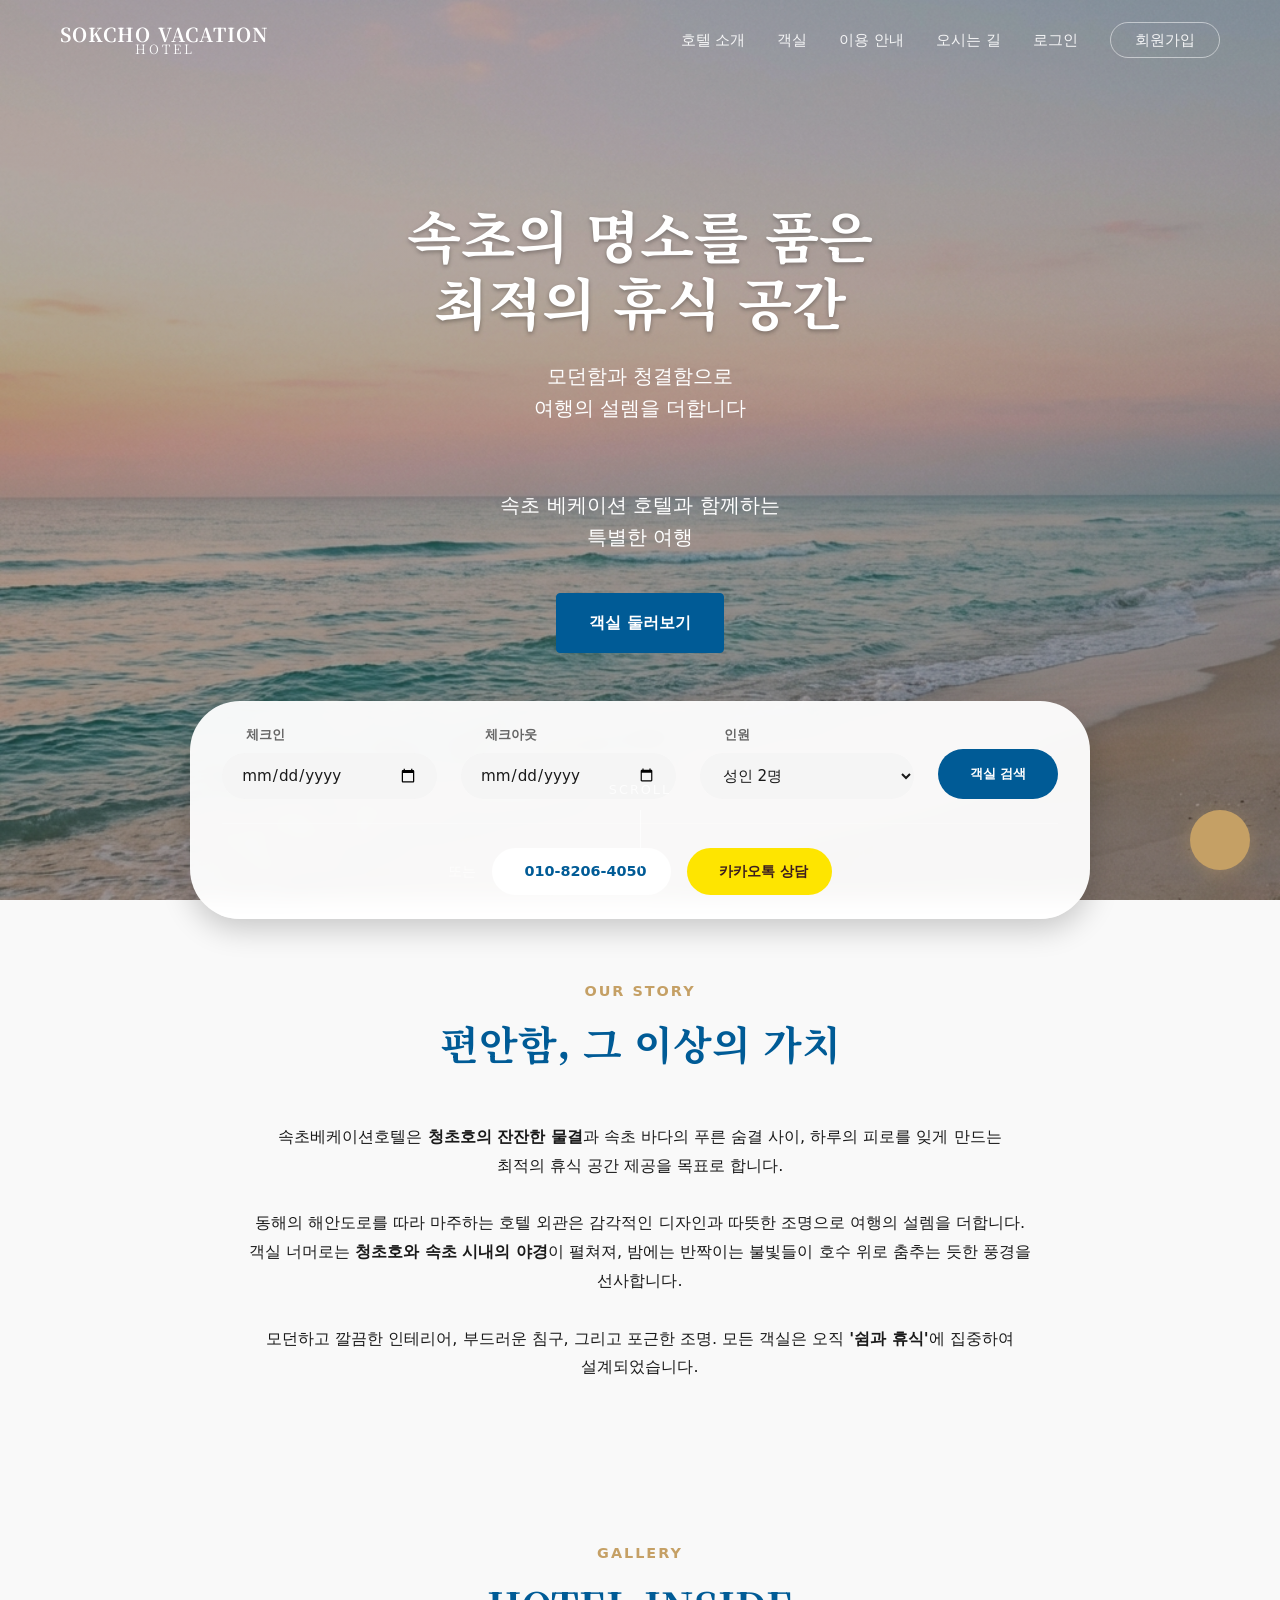
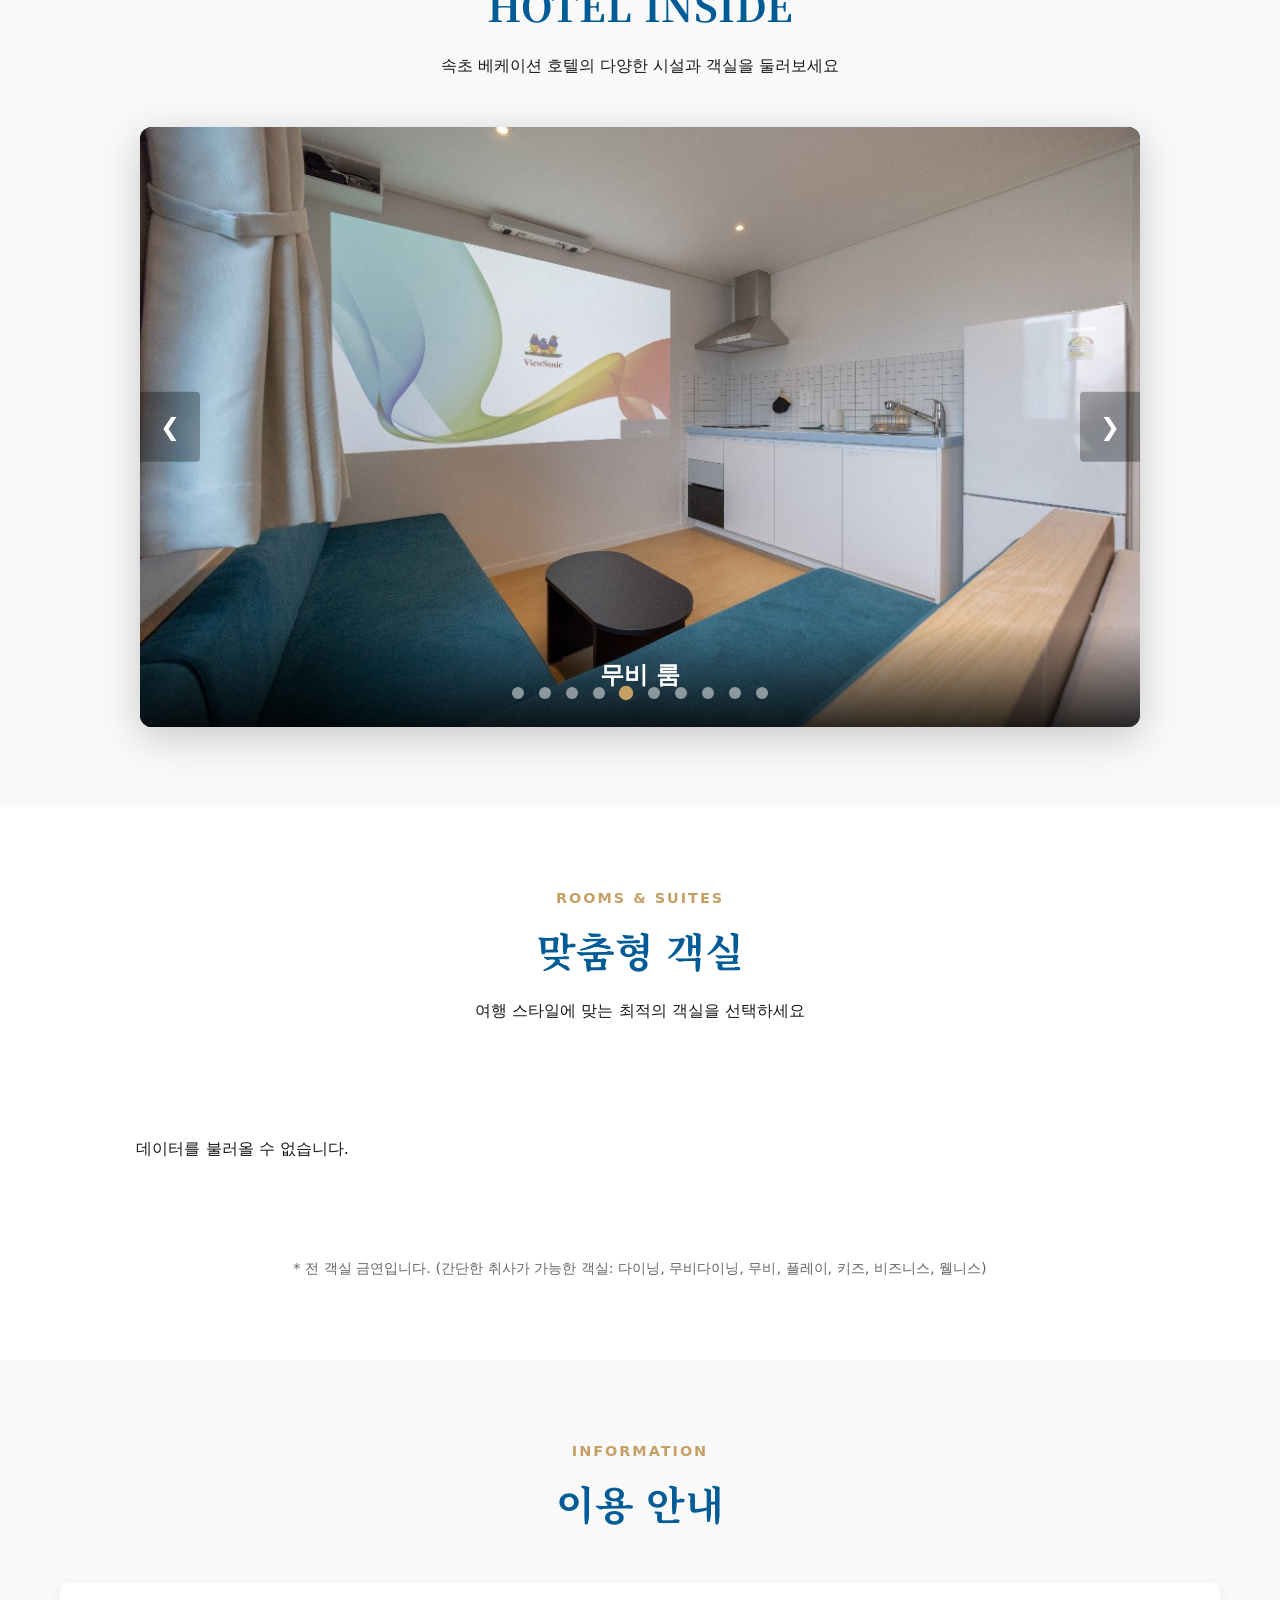
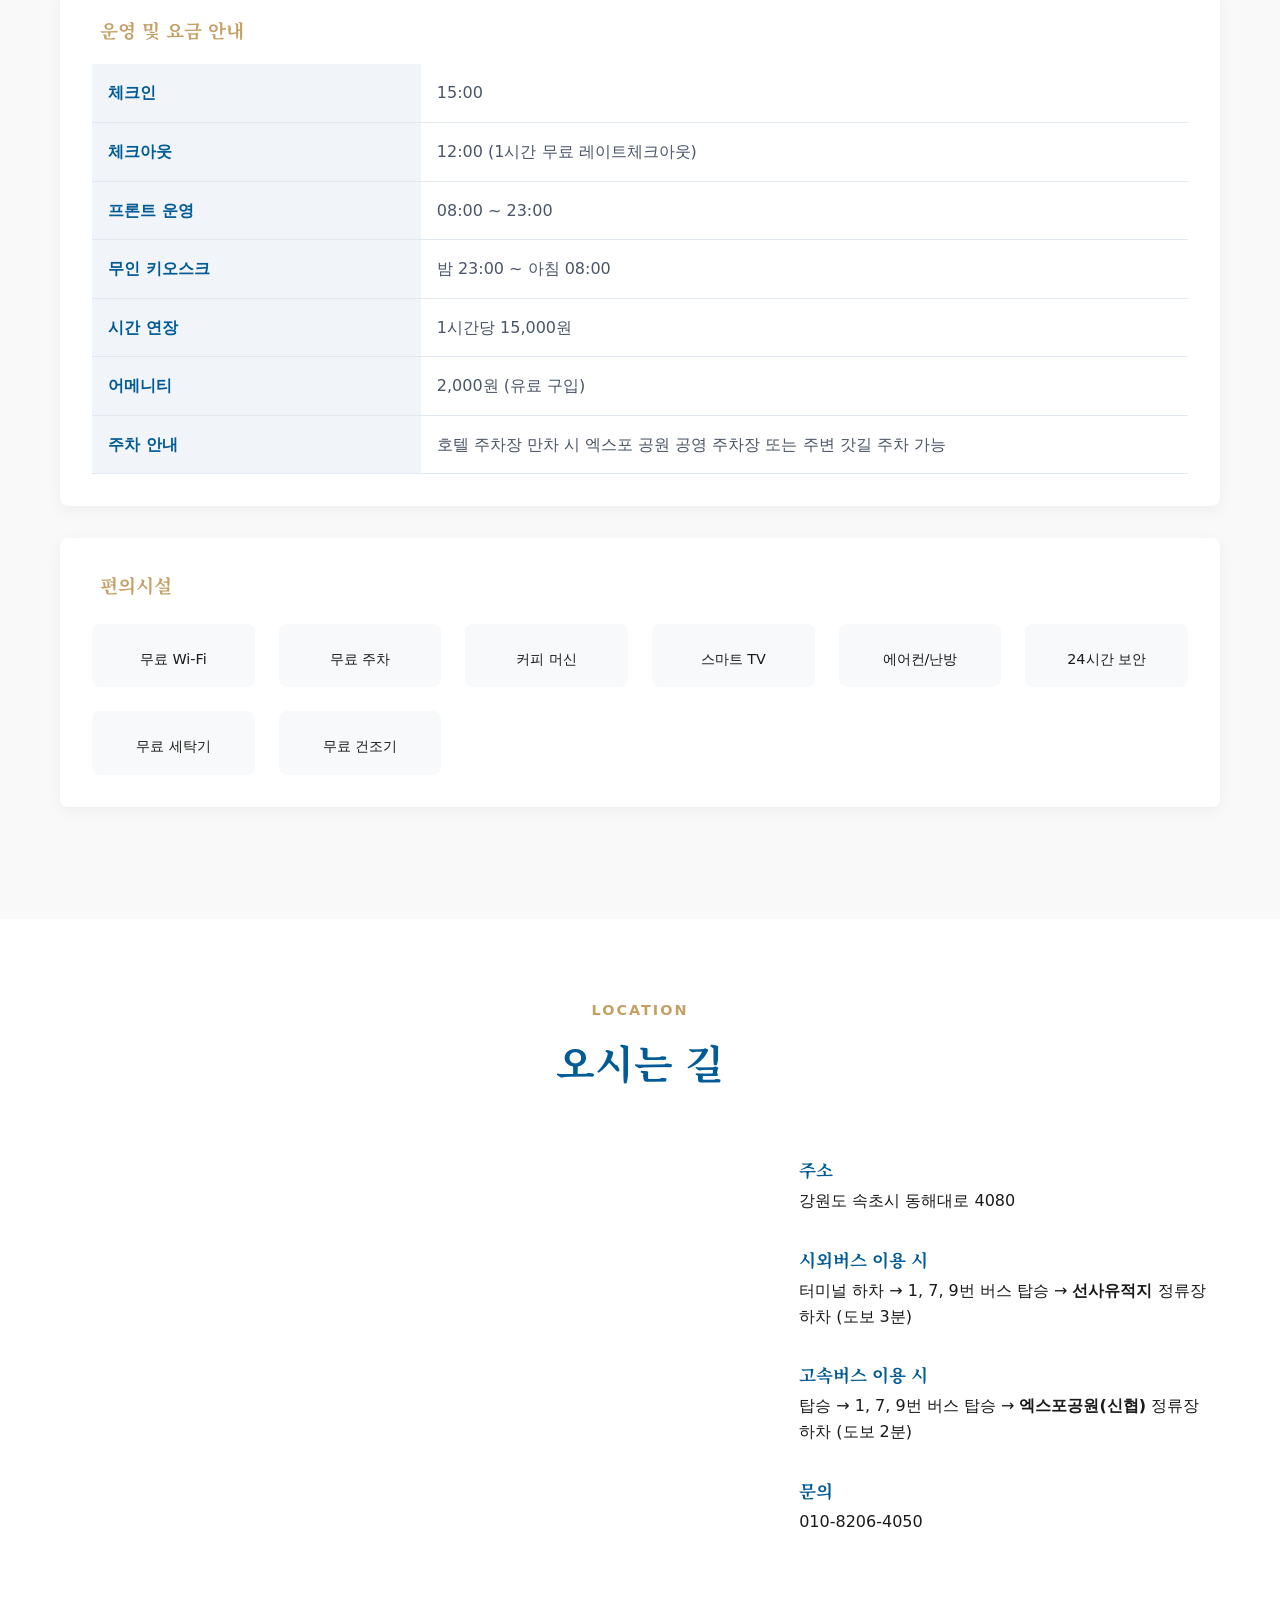
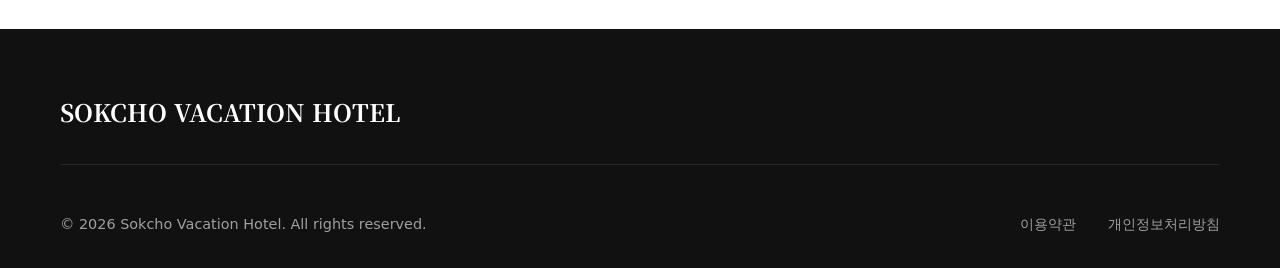
==== index.html @ 8ec61a61 "Feat: Admin Enhancements (Grade, Cancel, Banner Fix)" ====
<!DOCTYPE html>
<html lang="ko">

<head>
    <meta charset="UTF-8">
    <meta name="viewport" content="width=device-width, initial-scale=1.0">
    <meta name="description" content="속초 베케이션 호텔 - 청초호와 엑스포공원의 아름다운 전망, 모던함과 청결함을 갖춘 최적의 휴식 공간.">
    <meta name="keywords" content="속초 호텔, 속초 숙박, 청초호 호텔, 속초 베케이션, 속초 여행, 강원도 호텔">
    <title>속초 베케이션 호텔 | 최적의 휴식 공간</title>

    <!-- Open Graph / Facebook -->
    <meta property="og:type" content="website">
    <meta property="og:url" content="https://sokcho-vacation-hotel.com/">
    <meta property="og:title" content="속초 베케이션 호텔 | 청초호가 보이는 프리미엄 호텔">
    <meta property="og:description" content="청초호의 아름다운 전망과 모던한 인테리어, 다양한 테마 객실을 갖춘 속초 최고의 휴식 공간">
    <meta property="og:image" content="https://sokcho-vacation-hotel.com/images/hotel-exterior.jpg">

    <!-- Twitter -->
    <meta property="twitter:card" content="summary_large_image">
    <meta property="twitter:url" content="https://sokcho-vacation-hotel.com/">
    <meta property="twitter:title" content="속초 베케이션 호텔 | 청초호가 보이는 프리미엄 호텔">
    <meta property="twitter:description" content="청초호의 아름다운 전망과 모던한 인테리어, 다양한 테마 객실을 갖춘 속초 최고의 휴식 공간">
    <meta property="twitter:image" content="https://sokcho-vacation-hotel.com/images/hotel-exterior.jpg">

    <!-- Favicon -->
    <link rel="icon" type="image/png" href="images/favicon.png">

    <!-- Fonts & Icons -->
    <link rel="preconnect" href="https://fonts.googleapis.com">
    <link rel="preconnect" href="https://fonts.gstatic.com" crossorigin>
    <link href="https://fonts.googleapis.com/css2?family=Noto+Serif+KR:wght@300;500;700&display=swap" rel="stylesheet">
    <link href="https://cdn.jsdelivr.net/gh/orioncactus/pretendard/dist/web/static/pretendard.css" rel="stylesheet">
    <script src="https://unpkg.com/lucide@latest"></script>

    <!-- Supabase SDK & Init -->
    <script src="https://cdn.jsdelivr.net/npm/@supabase/supabase-js@2"></script>
    <script src="api/supabase.js"></script>

    <link rel="stylesheet" href="style.css?v=1.2">
</head>

<body>
    <!-- Event Banner (Hidden by default, controlled by Site Config) -->
    <div id="event-banner" style="display:none; text-align: center;">
        <img id="event-banner-img" src="" alt="Event Banner"
            style="max-width: 100%; height: auto; display: block; margin: 0 auto;">
    </div>

    <!-- Navbar -->
    <header id="navbar">
        <div class="container nav-container">
            <a href="#" class="logo">
                <span class="logo-text">SOKCHO VACATION</span>
                <span class="logo-sub">HOTEL</span>
            </a>
            <nav>
                <ul class="nav-links">
                    <li><a href="#about">호텔 소개</a></li>
                    <li><a href="#rooms">객실</a></li>
                    <li><a href="#info">이용 안내</a></li>
                    <li><a href="#location">오시는 길</a></li>
                    <li class="auth-item"><a href="login.html">로그인</a></li>
                    <li class="auth-item"><a href="signup.html" class="btn-reserve">회원가입</a></li>
                </ul>
                <div class="mobile-menu-btn">
                    <i data-lucide="menu"></i>
                </div>
            </nav>
        </div>
    </header>

    <main>
        <!-- Hero -->
        <section id="hero" class="hero">
            <div class="hero-overlay"></div>
            <div class="hero-content container">
                <h1 class="fade-in-up">속초의 명소를 품은<br>최적의 휴식 공간</h1>
                <div class="hero-desc fade-in-up delay-200">
                    <p>모던함과 청결함으로<br>여행의 설렘을 더합니다</p>
                    <br class="mobile-break">
                    <p>속초 베케이션 호텔과 함께하는<br>특별한 여행</p>
                </div>
                <a href="#rooms" class="btn btn-primary fade-in-up delay-400">객실 둘러보기</a>
            </div>

            <!-- Booking Bar -->
            <div class="booking-bar-container fade-in-up delay-600">
                <form class="booking-form">
                    <div class="input-group">
                        <label for="check-in">체크인</label>
                        <input type="date" id="check-in" required>
                    </div>
                    <div class="input-group">
                        <label for="check-out">체크아웃</label>
                        <input type="date" id="check-out" required>
                    </div>
                    <div class="input-group">
                        <label for="guests">인원</label>
                        <select id="guests">
                            <option value="1">성인 1명</option>
                            <option value="2" selected>성인 2명</option>
                            <option value="3">성인 3명</option>
                            <option value="4">성인 4명</option>
                        </select>
                    </div>
                    <button type="submit" class="btn-search">객실 검색</button>
                </form>
                <div class="booking-contact">
                    <span>또는</span>
                    <a href="tel:010-8206-4050" class="contact-btn phone-btn">
                        <i data-lucide="phone"></i>
                        010-8206-4050
                    </a>
                    <a href="https://open.kakao.com/o/sRmqlhfi" target="_blank" class="contact-btn kakao-btn">
                        <i data-lucide="message-circle"></i>
                        카카오톡 상담
                    </a>
                </div>
            </div>
            <div class="scroll-indicator">
                <span>SCROLL</span>
                <div class="line"></div>
            </div>
        </section>

        <!-- About -->
        <section id="about" class="section bg-light">
            <div class="container">
                <div class="section-header text-center">
                    <span class="overline">OUR STORY</span>
                    <h2>편안함, 그 이상의 가치</h2>
                </div>
                <div class="about-content text-center" style="max-width: 800px; margin: 0 auto; line-height: 1.8;">
                    <p class="scroll-reveal">
                        속초베케이션호텔은 <strong>청초호의 잔잔한 물결</strong>과 속초 바다의 푸른 숨결 사이,
                        하루의 피로를 잊게 만드는<br>
                        최적의 휴식 공간 제공을 목표로 합니다.
                    </p>
                    <br>
                    <p class="scroll-reveal delay-200">
                        동해의 해안도로를 따라 마주하는 호텔 외관은 감각적인 디자인과 따뜻한 조명으로 여행의 설렘을 더합니다.
                        객실 너머로는 <strong>청초호와 속초 시내의 야경</strong>이 펼쳐져, 밤에는 반짝이는 불빛들이 호수 위로 춤추는 듯한 풍경을 선사합니다.
                    </p>
                    <br>
                    <p class="scroll-reveal delay-400">
                        모던하고 깔끔한 인테리어, 부드러운 침구, 그리고 포근한 조명.
                        모든 객실은 오직 <strong>'쉼과 휴식'</strong>에 집중하여 설계되었습니다.
                    </p>
                </div>
            </div>
        </section>

        <!-- Hotel Gallery Slideshow -->
        <section class="hotel-gallery section">
            <div class="container">
                <div class="section-header text-center">
                    <span class="overline">GALLERY</span>
                    <h2>HOTEL INSIDE</h2>
                    <p class="subtitle">속초 베케이션 호텔의 다양한 시설과 객실을 둘러보세요</p>
                </div>
                <div class="slideshow-container">
                    <div class="slideshow-wrapper">
                        <!-- Slides will be generated by JavaScript -->
                        <div class="slide fade">
                            <img src="images/hotel-exterior.jpg" alt="호텔 외관">
                            <div class="slide-caption">호텔 외관</div>
                        </div>
                        <div class="slide fade">
                            <img src="images/room-double.jpg" alt="스탠다드 더블">
                            <div class="slide-caption">스탠다드 더블</div>
                        </div>
                        <div class="slide fade">
                            <img src="images/room-twin.jpg" alt="스탠다드 트윈">
                            <div class="slide-caption">스탠다드 트윈</div>
                        </div>
                        <div class="slide fade">
                            <img src="images/room-dining.jpg" alt="다이닝 룸">
                            <div class="slide-caption">다이닝 룸</div>
                        </div>
                        <div class="slide fade">
                            <img src="images/room-movie.jpg" alt="무비 룸">
                            <div class="slide-caption">무비 룸</div>
                        </div>
                        <div class="slide fade">
                            <img src="images/room-kids.jpg" alt="키즈 룸">
                            <div class="slide-caption">키즈 룸</div>
                        </div>
                        <div class="slide fade">
                            <img src="images/hotel-restaurant.jpg" alt="호텔 로비2">
                            <div class="slide-caption">호텔 로비2</div>
                        </div>
                        <div class="slide fade">
                            <img src="images/hotel-lobby.jpg" alt="호텔 로비">
                            <div class="slide-caption">호텔 로비</div>
                        </div>
                        <div class="slide fade">
                            <img src="images/hotel-coffee.jpg" alt="커피 머신">
                            <div class="slide-caption">커피 머신</div>
                        </div>
                        <div class="slide fade">
                            <img src="images/hotel-reception.jpg" alt="리셉션">
                            <div class="slide-caption">리셉션</div>
                        </div>
                    </div>
                    <!-- Navigation buttons -->
                    <a class="prev" onclick="changeSlide(-1)">&#10094;</a>
                    <a class="next" onclick="changeSlide(1)">&#10095;</a>
                    <!-- Dots -->
                    <div class="dots-container">
                        <span class="dot" onclick="currentSlide(1)"></span>
                        <span class="dot" onclick="currentSlide(2)"></span>
                        <span class="dot" onclick="currentSlide(3)"></span>
                        <span class="dot" onclick="currentSlide(4)"></span>
                        <span class="dot" onclick="currentSlide(5)"></span>
                        <span class="dot" onclick="currentSlide(6)"></span>
                        <span class="dot" onclick="currentSlide(7)"></span>
                        <span class="dot" onclick="currentSlide(8)"></span>
                        <span class="dot" onclick="currentSlide(9)"></span>
                        <span class="dot" onclick="currentSlide(10)"></span>
                    </div>
                </div>
            </div>
        </section>

        <!-- Rooms Grid -->
        <section id="rooms" class="section">
            <div class="container">
                <div class="section-header">
                    <span class="overline">ROOMS & SUITES</span>
                    <h2>맞춤형 객실</h2>
                    <p class="subtitle">여행 스타일에 맞는 최적의 객실을 선택하세요</p>
                </div>

                <div class="rooms-grid">
                    <!-- 1. Standard Double -->
                    <div class="room-card-grid scroll-reveal" onclick="openRoomModal(0)" style="cursor: pointer;">
                        <div class="room-thumb" style="background-image: url('images/room-double.jpg');"></div>
                        <div class="room-details">
                            <h3>스탠다드 더블</h3>
                            <div class="room-tags">
                                <span class="tag">2인</span>
                                <span class="tag">Queen Bed</span>
                            </div>
                            <p>모던한 분위기에 청결함으로 최적의 편안함을 제공하는 2인실입니다.</p>
                            <div class="room-price">80,000원 ~</div>
                        </div>
                    </div>

                    <!-- 2. Standard Twin -->
                    <div class="room-card-grid scroll-reveal delay-200" onclick="openRoomModal(1)"
                        style="cursor: pointer;">
                        <div class="room-thumb" style="background-image: url('images/room-twin.jpg');"></div>
                        <div class="room-details">
                            <h3>스탠다드 트윈</h3>
                            <div class="room-tags">
                                <span class="tag">3인</span>
                                <span class="tag">Queen + Single</span>
                            </div>
                            <p>기본 5성급 호텔 침구로 구성되어 있으며, 최대 3인까지 넉넉하게 쉴 수 있는 객실입니다.</p>
                            <div class="room-price">100,000원 ~</div>
                        </div>
                    </div>

                    <!-- 3. Dining -->
                    <div class="room-card-grid scroll-reveal" onclick="openRoomModal(2)" style="cursor: pointer;">
                        <div class="room-thumb" style="background-image: url('images/room-dining.jpg');"></div>
                        <div class="room-details">
                            <h3>다이닝 룸</h3>
                            <div class="room-tags">
                                <span class="tag">4인</span>
                                <span class="tag">2 Queen Beds</span>
                                <span class="tag">Dining Table</span>
                            </div>
                            <p>식사를 위해 식탁과 의자가 마련된 분리된 다이닝 공간을 갖춘 특별한 객실입니다.</p>
                            <div class="room-price">150,000원 ~</div>
                        </div>
                    </div>

                    <!-- 4. Movie Dining -->
                    <div class="room-card-grid scroll-reveal delay-200" onclick="openRoomModal(3)"
                        style="cursor: pointer;">
                        <div class="room-thumb" style="background-image: url('images/room-movie-dining.jpg');"></div>
                        <div class="room-details">
                            <h3>무비 다이닝</h3>
                            <div class="room-tags">
                                <span class="tag">다이닝+시네마</span>
                                <span class="tag">대형스크린</span>
                                <span class="tag">취사가능</span>
                            </div>
                            <p>맛있는 식사와 영화 감상을 동시에 즐길 수 있는 특별한 테마 객실입니다.</p>
                            <div class="room-price">160,000원 ~</div>
                        </div>
                    </div>

                    <!-- 5. Movie -->
                    <div class="room-card-grid scroll-reveal" onclick="openRoomModal(4)" style="cursor: pointer;">
                        <div class="room-thumb" style="background-image: url('images/room-movie.jpg');"></div>
                        <div class="room-details">
                            <h3>무비</h3>
                            <div class="room-tags">
                                <span class="tag">시네마</span>
                                <span class="tag">사운드바</span>
                                <span class="tag">취사가능</span>
                            </div>
                            <p>프리미엄 사운드와 편안한 환경에서 영화와 드라마를 완벽하게 즐기는 시네마 전용 객실입니다.</p>
                            <div class="room-price">180,000원 ~</div>
                        </div>
                    </div>

                    <!-- 6. Play (New Image) -->
                    <div class="room-card-grid scroll-reveal delay-200" onclick="openRoomModal(5)"
                        style="cursor: pointer;">
                        <div class="room-thumb" style="background-image: url('images/room-play.jpg');"></div>
                        <div class="room-details">
                            <h3>플레이</h3>
                            <div class="room-tags">
                                <span class="tag">엔터테인먼트</span>
                                <span class="tag">친구/커플</span>
                                <span class="tag">취사가능</span>
                            </div>
                            <p>객실 안에서 즐거움을 만끽할 수 있도록 구성된 객실로 높은 만족도를 제공합니다.</p>
                            <div class="room-price">180,000원 ~</div>
                        </div>
                    </div>

                    <!-- 7. Kids (New Image) -->
                    <div class="room-card-grid scroll-reveal" onclick="openRoomModal(6)" style="cursor: pointer;">
                        <div class="room-thumb" style="background-image: url('images/room-kids.jpg');"></div>
                        <div class="room-details">
                            <h3>키즈 룸</h3>
                            <div class="room-tags">
                                <span class="tag">가족여행</span>
                                <span class="tag">아동친화</span>
                                <span class="tag">취사가능</span>
                            </div>
                            <p>아이들의 안전과 재미를 고려한 공간 구성. 가족 여행에 최고의 만족을 제공합니다.</p>
                            <div class="room-price">200,000원 ~</div>
                        </div>
                    </div>

                    <!-- 8. Business (New Image) -->
                    <div class="room-card-grid scroll-reveal delay-200" onclick="openRoomModal(7)"
                        style="cursor: pointer;">
                        <div class="room-thumb" style="background-image: url('images/room-business.jpg');"></div>
                        <div class="room-details">
                            <h3>비즈니스</h3>
                            <div class="room-tags">
                                <span class="tag">출장/업무</span>
                                <span class="tag">Workstation</span>
                                <span class="tag">취사가능</span>
                            </div>
                            <p>넉넉한 공간의 워크스테이션, Wi-Fi, 스마트 TV. 업무와 휴식의 전환이 자연스러운 비즈니스 최적화 객실입니다.</p>
                            <div class="room-price">200,000원 ~</div>
                        </div>
                    </div>

                    <!-- 9. Wellness (New Image) -->
                    <div class="room-card-grid scroll-reveal" onclick="openRoomModal(8)" style="cursor: pointer;">
                        <div class="room-thumb" style="background-image: url('images/room-wellness.jpg');"></div>
                        <div class="room-details">
                            <h3>웰니스</h3>
                            <div class="room-tags">
                                <span class="tag">힐링</span>
                                <span class="tag">프리미엄</span>
                                <span class="tag">취사가능</span>
                            </div>
                            <p>일상에서 벗어나 온전한 쉼을 원하는 고객을 위해 설계된 프리미엄 힐링 타입 객실입니다.</p>
                            <div class="room-price">220,000원 ~</div>
                        </div>
                    </div>

                </div>
                <div class="text-center" style="margin-top: 2rem; color: #666; font-size: 0.9rem;">
                    * 전 객실 금연입니다. (간단한 취사가 가능한 객실: 다이닝, 무비다이닝, 무비, 플레이, 키즈, 비즈니스, 웰니스)
                </div>
            </div>
        </section>

        <!-- Information / Policies -->
        <section id="info" class="section bg-light">
            <div class="container">
                <div class="section-header">
                    <span class="overline">INFORMATION</span>
                    <h2>이용 안내</h2>
                </div>
                <div class="policy-card scroll-reveal">
                    <h3><i data-lucide="clock"></i> 운영 및 요금 안내</h3>
                    <table class="info-table">
                        <tr>
                            <th>체크인</th>
                            <td>15:00</td>
                        </tr>
                        <tr>
                            <th>체크아웃</th>
                            <td>12:00 (1시간 무료 레이트체크아웃)</td>
                        </tr>
                        <tr>
                            <th>프론트 운영</th>
                            <td>08:00 ~ 23:00</td>
                        </tr>
                        <tr>
                            <th>무인 키오스크</th>
                            <td>밤 23:00 ~ 아침 08:00</td>
                        </tr>
                        <tr>
                            <th>시간 연장</th>
                            <td>1시간당 15,000원</td>
                        </tr>
                        <tr>
                            <th>어메니티</th>
                            <td>2,000원 (유료 구입)</td>
                        </tr>
                        <tr>
                            <th>주차 안내</th>
                            <td>호텔 주차장 만차 시 엑스포 공원 공영 주차장 또는 주변 갓길 주차 가능</td>
                        </tr>
                    </table>
                </div>

                <!-- Amenities -->
                <div class="policy-card scroll-reveal">
                    <h3><i data-lucide="sparkles"></i> 편의시설</h3>
                    <div class="amenities-grid">
                        <div class="amenity-item">
                            <i data-lucide="wifi"></i>
                            <span>무료 Wi-Fi</span>
                        </div>
                        <div class="amenity-item">
                            <i data-lucide="car"></i>
                            <span>무료 주차</span>
                        </div>
                        <div class="amenity-item">
                            <i data-lucide="coffee"></i>
                            <span>커피 머신</span>
                        </div>
                        <div class="amenity-item">
                            <i data-lucide="tv"></i>
                            <span>스마트 TV</span>
                        </div>
                        <div class="amenity-item">
                            <i data-lucide="wind"></i>
                            <span>에어컨/난방</span>
                        </div>
                        <div class="amenity-item">
                            <i data-lucide="shield-check"></i>
                            <span>24시간 보안</span>
                        </div>
                        <div class="amenity-item">
                            <i data-lucide="washing-machine"></i>
                            <span>무료 세탁기</span>
                        </div>
                        <div class="amenity-item">
                            <i data-lucide="wind"></i>
                            <span>무료 건조기</span>
                        </div>
                    </div>
                </div>
            </div>
        </section>

        <!-- Location -->
        <section id="location" class="section">
            <div class="container">
                <div class="section-header text-center">
                    <span class="overline">LOCATION</span>
                    <h2>오시는 길</h2>
                </div>
                <div class="location-content">
                    <div class="map-frame desktop-map">
                        <!-- Naver Map (Desktop) -->
                        <iframe
                            src="https://map.naver.com/p/search/%EA%B0%95%EC%9B%90%EB%8F%84%20%EC%86%8D%EC%B4%88%EC%8B%9C%20%EB%8F%99%ED%95%B4%EB%8C%80%EB%A1%9C%204080/place/1380297624?c=15.00,0,0,0,dh&isCorrectAnswer=true"
                            width="100%" height="100%" style="border:0; min-height: 400px;" allowfullscreen=""
                            loading="lazy">
                        </iframe>
                    </div>
                    <div class="map-frame mobile-map">
                        <!-- Naver Map Link (Mobile) -->
                        <a href="https://m.map.naver.com/search2/search.naver?query=%EA%B0%95%EC%9B%90%EB%8F%84%20%EC%86%8D%EC%B4%88%EC%8B%9C%20%EB%8F%99%ED%95%B4%EB%8C%80%EB%A1%9C%204080"
                            target="_blank" class="mobile-map-btn">
                            <i data-lucide="map"></i>
                            <span>네이버 지도 앱으로 보기</span>
                        </a>
                    </div>
                    <div class="location-details">
                        <div class="detail-item">
                            <i data-lucide="map-pin"></i>
                            <div>
                                <h4>주소</h4>
                                <p>강원도 속초시 동해대로 4080</p>
                            </div>
                        </div>
                        <div class="detail-item">
                            <i data-lucide="bus"></i>
                            <div>
                                <h4>시외버스 이용 시</h4>
                                <p>터미널 하차 → 1, 7, 9번 버스 탑승 → <strong>선사유적지</strong> 정류장 하차 (도보 3분)</p>
                            </div>
                        </div>
                        <div class="detail-item">
                            <i data-lucide="bus"></i>
                            <div>
                                <h4>고속버스 이용 시</h4>
                                <p>탑승 → 1, 7, 9번 버스 탑승 → <strong>엑스포공원(신협)</strong> 정류장 하차 (도보 2분)</p>
                            </div>
                        </div>
                        <div class="detail-item">
                            <i data-lucide="phone"></i>
                            <div>
                                <h4>문의</h4>
                                <p>010-8206-4050</p>
                            </div>
                        </div>
                    </div>
                </div>
            </div>
        </section>
    </main>

    <!-- Room Detail Modal -->
    <div id="room-modal" class="modal-overlay" style="display: none;">
        <div class="modal-content">
            <button class="modal-close" onclick="closeRoomModal()">&times;</button>
            <div class="modal-body">
                <div class="modal-gallery">
                    <div class="main-image-frame">
                        <img id="modal-main-image" src="" alt="Room Image">
                    </div>
                    <div class="sub-images" id="modal-sub-images">
                        <!-- Sub images will be injected here -->
                    </div>
                </div>
                <div class="modal-info">
                    <h2 id="modal-room-name">Room Name</h2>
                    <div class="room-tags" id="modal-room-tags">
                        <!-- Tags will be injected here -->
                    </div>
                    <p id="modal-room-desc" class="modal-description">Description goes here...</p>
                    <div class="modal-price-area">
                        <span class="price" id="modal-room-price">￦0 / 1박</span>
                        <button id="modal-book-btn" class="btn-primary"
                            style="width:100%; margin-top: 1rem;">예약하기</button>
                    </div>
                    <div class="modal-amenities">
                        <h4>객실 편의시설</h4>
                        <div class="amenity-grid">
                            <span><i data-lucide="wifi"></i> WiFi</span>
                            <span><i data-lucide="tv"></i> TV</span>
                            <span><i data-lucide="wind"></i> 에어컨</span>
                            <span><i data-lucide="coffee"></i> 커피포트</span>
                            <span><i data-lucide="droplet"></i> 욕실용품</span>
                            <span><i data-lucide="wind"></i> 헤어드라이어</span>
                        </div>
                    </div>
                </div>
            </div>
        </div>
    </div>

    <footer>
        <div class="container">
            <div class="footer-top">
                <div class="footer-logo">SOKCHO VACATION HOTEL</div>
                <div class="social-links">
                    <a href="https://www.instagram.com/sokchovacationhotel/" target="_blank" aria-label="Instagram"><i
                            data-lucide="instagram"></i></a>
                    <a href="https://www.facebook.com/profile.php?id=61587508751788" target="_blank"
                        aria-label="Facebook"><i data-lucide="facebook"></i></a>
                    <a href="https://blog.naver.com/sokchovacation" target="_blank" aria-label="Naver Blog"><i
                            data-lucide="book-open"></i></a>
                </div>
            </div>
            <div class="footer-bottom">
                <p>&copy; 2026 Sokcho Vacation Hotel. All rights reserved.</p>
                <ul class="footer-links">
                    <li><a href="#">이용약관</a></li>
                    <li><a href="#">개인정보처리방침</a></li>
                </ul>
            </div>
        </div>
    </footer>

    <!-- Floating Booking Button -->
    <a href="#hero" class="floating-btn" title="빠른 예약">
        <i data-lucide="calendar-check"></i>
    </a>

    <script src="app.js"></script>
    <script>
        // Lucide Icons 초기화
        lucide.createIcons();
    </script>
</body>

</html>
---- style.css ----
/* Sokcho Vacation Hotel Style - Theme: Lake City Retreat */

:root {
    /* Colors */
    --primary-color: #005B96;
    /* Deep Lake Blue */
    --secondary-color: #C5A065;
    /* Sand Gold */
    --accent-color: #4CAF50;
    /* Expo Park Green Hints */
    --text-dark: #1a1a1a;
    --text-light: #f5f5f5;
    --bg-light: #f9f9f9;
    --white: #ffffff;

    /* Spacing */
    --section-padding: 5rem 0;

    /* Fonts */
    --font-heading: 'Noto Serif KR', serif;
    --font-body: 'Pretendard', -apple-system, BlinkMacSystemFont, system-ui, sans-serif;
}

/* Reset & Base */
* {
    margin: 0;
    padding: 0;
    box-sizing: border-box;
}

body {
    font-family: var(--font-body);
    color: var(--text-dark);
    line-height: 1.6;
    background-color: var(--white);
    word-break: keep-all;
    /* Prevent awkward word breaks */
    overflow-x: hidden;
    /* Prevent horizontal scroll */
}

a {
    text-decoration: none;
    color: inherit;
    transition: color 0.3s ease;
}

ul {
    list-style: none;
}

.container {
    max-width: 1200px;
    margin: 0 auto;
    padding: 0 20px;
}

.section {
    padding: var(--section-padding);
}

.bg-light {
    background-color: var(--bg-light);
}

/* Typography Helpers */
h1,
h2,
h3,
h4 {
    font-family: var(--font-heading);
    font-weight: 700;
}

.text-center {
    text-align: center;
}

.section-header {
    margin-bottom: 3rem;
    text-align: center;
}

.overline {
    display: block;
    color: var(--secondary-color);
    font-size: 0.9rem;
    letter-spacing: 2px;
    margin-bottom: 0.5rem;
    font-weight: 600;
}

.section-header h2 {
    font-size: 2.5rem;
    color: var(--primary-color);
    margin-bottom: 1rem;
}

/* Buttons */
.btn {
    display: inline-block;
    padding: 1rem 2rem;
    border-radius: 4px;
    font-weight: 600;
    transition: all 0.3s ease;
    cursor: pointer;
}

.btn-primary {
    background-color: var(--primary-color);
    color: var(--white);
    border: 1px solid var(--primary-color);
}

.btn-primary:hover {
    background-color: #004a7c;
    border-color: #004a7c;
}

.btn-gold {
    background-color: var(--secondary-color);
    color: var(--white);
    border: none;
}

.btn-gold:hover {
    background-color: #b08d55;
}

/* Navbar */
header {
    position: fixed;
    top: 0;
    width: 100%;
    z-index: 1000;
    padding: 1.5rem 0;
    transition: all 0.3s ease;
    background: transparent;
}

header.scrolled {
    background: rgba(255, 255, 255, 0.95);
    box-shadow: 0 4px 30px rgba(0, 0, 0, 0.1);
    padding: 1rem 0;
    backdrop-filter: blur(10px);
    -webkit-backdrop-filter: blur(10px);
    border-bottom: 1px solid rgba(0, 0, 0, 0.05);
}

.nav-container {
    display: flex;
    justify-content: space-between;
    align-items: center;
}

.logo {
    font-family: var(--font-heading);
    color: var(--white);
    display: flex;
    flex-direction: column;
    align-items: center;
    line-height: 1;
}

header.scrolled .logo {
    color: var(--primary-color);
}

.logo-text {
    font-size: 1.2rem;
    font-weight: 700;
    letter-spacing: 1px;
}

.logo-sub {
    font-size: 0.8rem;
    letter-spacing: 3px;
    font-weight: 300;
}

.nav-links {
    display: flex;
    gap: 2rem;
}

.nav-links a {
    color: rgba(255, 255, 255, 0.9);
    font-weight: 500;
    font-size: 0.95rem;
}

header.scrolled .nav-links a {
    color: var(--text-dark);
}

.nav-links a:hover {
    color: var(--secondary-color);
}

.btn-reserve {
    border: 1px solid rgba(255, 255, 255, 0.5);
    padding: 0.5rem 1.5rem;
    border-radius: 50px;
}

header.scrolled .btn-reserve {
    border-color: var(--primary-color);
    color: var(--primary-color) !important;
}

header.scrolled .btn-reserve:hover {
    background: var(--primary-color);
    color: var(--white) !important;
}

.mobile-menu-btn {
    display: none;
    color: var(--white);
    cursor: pointer;
}

header.scrolled .mobile-menu-btn {
    color: var(--text-dark);
}

/* Hero Section */
.hero {
    height: 100vh;
    position: relative;
    display: flex;
    flex-direction: column;
    align-items: center;
    justify-content: center;
    text-align: center;
    color: var(--white);
    background-image: linear-gradient(rgba(0, 0, 0, 0.3), rgba(0, 0, 0, 0.3)), url('images/hero_background.png');
    /* Beach Sunset Background */
    background-size: cover;
    background-position: center;
    background-attachment: fixed;
}


.hero-content h1 {
    font-size: 3.5rem;
    margin-bottom: 1.5rem;
    line-height: 1.2;
    text-shadow: 0 2px 4px rgba(0, 0, 0, 0.3);
    padding-top: 220px;
    /* Added padding for desktop overlap fix */
}

.hero-content p {
    font-size: 1.25rem;
    margin-bottom: 2.5rem;
    font-weight: 300;
}

.scroll-indicator {
    position: absolute;
    bottom: 30px;
    left: 50%;
    transform: translateX(-50%);
    display: flex;
    flex-direction: column;
    align-items: center;
    gap: 10px;
    font-size: 0.8rem;
    letter-spacing: 2px;
    opacity: 0.8;
}

.scroll-indicator .line {
    width: 1px;
    height: 60px;
    background: var(--white);
}

/* About Section */
.about-grid {
    display: grid;
    grid-template-columns: repeat(3, 1fr);
    gap: 2rem;
}

.about-card {
    text-align: center;
    padding: 2rem;
    background: var(--white);
    border-radius: 8px;
    box-shadow: 0 4px 20px rgba(0, 0, 0, 0.05);
    transition: transform 0.3s ease;
}

.about-card:hover {
    transform: translateY(-10px);
}

.icon-box {
    margin-bottom: 1.5rem;
    color: var(--primary-color);
}

.icon-box svg {
    width: 48px;
    height: 48px;
}

.about-card h3 {
    margin-bottom: 1rem;
    font-size: 1.3rem;
}

.about-card p {
    color: #666;
    font-size: 0.95rem;
}

/* Hotel Gallery */
.hotel-gallery {
    background: var(--bg-light);
}

.gallery-grid {
    display: grid;
    grid-template-columns: 2fr 1fr;
    gap: 2rem;
}

.gallery-item {
    position: relative;
    border-radius: 12px;
    overflow: hidden;
    box-shadow: 0 10px 30px rgba(0, 0, 0, 0.1);
    transition: transform 0.3s ease;
}

.gallery-item:hover {
    transform: translateY(-10px);
}

.gallery-item img {
    width: 100%;
    height: 100%;
    object-fit: cover;
    display: block;
}

.gallery-item.large {
    grid-row: span 2;
}

.gallery-item.large img {
    min-height: 500px;
}

.gallery-item:not(.large) img {
    height: 240px;
}

.gallery-caption {
    position: absolute;
    bottom: 0;
    left: 0;
    right: 0;
    padding: 2rem;
    background: linear-gradient(to top, rgba(0, 0, 0, 0.8), transparent);
    color: var(--white);
}

.gallery-caption h3 {
    font-size: 1.5rem;
    margin-bottom: 0.5rem;
}

.gallery-caption p {
    font-size: 0.9rem;
    opacity: 0.9;
}

/* Slideshow Container */
.slideshow-container {
    position: relative;
    max-width: 1000px;
    margin: 0 auto;
    background: #000;
    border-radius: 12px;
    overflow: hidden;
    box-shadow: 0 10px 40px rgba(0, 0, 0, 0.2);
}

.slideshow-wrapper {
    position: relative;
    width: 100%;
    height: 600px;
}

.slide {
    display: none;
    width: 100%;
    height: 100%;
    position: absolute;
    top: 0;
    left: 0;
}

.slide.active {
    display: block;
    animation: fadeIn 1s ease-in-out;
}

.slide img {
    width: 100%;
    height: 100%;
    object-fit: cover;
}

.slide-caption {
    position: absolute;
    bottom: 0;
    left: 0;
    right: 0;
    padding: 2rem;
    background: linear-gradient(to top, rgba(0, 0, 0, 0.8), transparent);
    color: var(--white);
    font-size: 1.5rem;
    font-weight: 600;
    text-align: center;
}

/* Navigation Buttons */
.prev,
.next {
    cursor: pointer;
    position: absolute;
    top: 50%;
    transform: translateY(-50%);
    width: auto;
    padding: 16px 20px;
    color: white;
    font-weight: bold;
    font-size: 24px;
    transition: 0.3s ease;
    border-radius: 0 4px 4px 0;
    user-select: none;
    background-color: rgba(0, 0, 0, 0.3);
    z-index: 10;
}

.next {
    right: 0;
    border-radius: 4px 0 0 4px;
}

.prev:hover,
.next:hover {
    background-color: rgba(0, 91, 150, 0.8);
}

/* Dots Container */
.dots-container {
    text-align: center;
    padding: 20px;
    position: absolute;
    bottom: 0;
    left: 0;
    right: 0;
    z-index: 10;
}

.dot {
    cursor: pointer;
    height: 12px;
    width: 12px;
    margin: 0 5px;
    background-color: rgba(255, 255, 255, 0.5);
    border-radius: 50%;
    display: inline-block;
    transition: background-color 0.3s ease, transform 0.3s ease;
}

.dot.active,
.dot:hover {
    background-color: var(--secondary-color);
    transform: scale(1.2);
}

/* Fade Animation */
@keyframes fadeIn {
    from {
        opacity: 0.4;
    }

    to {
        opacity: 1;
    }
}

.fade {
    animation-name: fadeIn;
    animation-duration: 1s;
}


/* Rooms Section */
.room-card {
    display: flex;
    margin-bottom: 4rem;
    background: var(--white);
    border-radius: 8px;
    /* Soft round */
    overflow: hidden;
    box-shadow: 0 10px 30px rgba(0, 0, 0, 0.05);
}

.room-card.reverse {
    flex-direction: row-reverse;
}

.room-image {
    flex: 1;
    background-size: cover;
    background-position: center;
    min-height: 400px;
}

.room-info {
    flex: 1;
    padding: 4rem;
    display: flex;
    flex-direction: column;
    justify-content: center;
}

.room-info h3 {
    font-size: 2rem;
    color: var(--primary-color);
    margin-bottom: 1rem;
}

.room-info p {
    color: #555;
    margin-bottom: 2rem;
    font-size: 1.1rem;
}

.room-features {
    display: flex;
    gap: 1.5rem;
    margin-bottom: 2.5rem;
    color: #777;
}

.room-features li {
    display: flex;
    align-items: center;
    gap: 0.5rem;
}

.btn-text {
    color: var(--secondary-color);
    font-weight: 600;
    display: flex;
    align-items: center;
    gap: 0.5rem;
}

.btn-text:hover {
    gap: 1rem;
    /* Arrow slide effect */
}



/* Booking Teaser */
.booking-teaser {
    background-image: url('https://images.unsplash.com/photo-1571003123894-1f0594d2b5d9?q=80&w=2049&auto=format&fit=crop');
    background-size: cover;
    background-position: center;
    padding: 6rem 0;
    position: relative;
    text-align: center;
    color: var(--white);
}

.booking-teaser .overlay {
    position: absolute;
    top: 0;
    left: 0;
    right: 0;
    bottom: 0;
    background: rgba(0, 91, 150, 0.8);
    /* Primary color overlay */
}

.booking-teaser .content {
    position: relative;
    z-index: 1;
}

.booking-teaser h2 {
    font-size: 2.5rem;
    margin-bottom: 1rem;
}

.simple-booking-bar {
    background: var(--white);
    padding: 1.5rem;
    border-radius: 50px;
    display: flex;
    justify-content: space-between;
    align-items: flex-end;
    /* Align inputs and button */
    gap: 1rem;
    max-width: 900px;
    margin: 3rem auto 0;
    box-shadow: 0 10px 20px rgba(0, 0, 0, 0.1);
}

.input-group {
    flex: 1;
    text-align: left;
    display: flex;
    flex-direction: column;
    gap: 0.25rem;
}

.input-group label {
    font-size: 0.8rem;
    color: #888;
    font-weight: 600;
    margin-left: 1rem;
}

.input-group input,
.input-group select {
    border: none;
    background: transparent;
    padding: 0.5rem 1rem;
    font-family: inherit;
    font-size: 1rem;
    font-weight: 500;
    color: var(--text-dark);
    width: 100%;
    cursor: pointer;
}

.input-group input:focus,
.input-group select:focus {
    outline: none;
}

.simple-booking-bar button {
    border-radius: 40px;
    padding: 1rem 2.5rem;
}

/* Location */
.location-content {
    display: grid;
    grid-template-columns: 1.5fr 1fr;
    gap: 3rem;
    align-items: center;
}

.location-details {
    display: flex;
    flex-direction: column;
    gap: 2rem;
}

.detail-item {
    display: flex;
    gap: 1.5rem;
}

.detail-item svg {
    color: var(--secondary-color);
    width: 24px;
    height: 24px;
    flex-shrink: 0;
}

.detail-item h4 {
    font-size: 1.1rem;
    margin-bottom: 0.25rem;
    color: var(--primary-color);
}

/* Footer */
footer {
    background: #111;
    color: rgba(255, 255, 255, 0.6);
    padding: 4rem 0 2rem;
}

.footer-top {
    display: flex;
    justify-content: space-between;
    align-items: center;
    margin-bottom: 3rem;
    padding-bottom: 2rem;
    border-bottom: 1px solid rgba(255, 255, 255, 0.1);
}

.footer-logo {
    font-family: var(--font-heading);
    color: var(--white);
    font-size: 1.5rem;
    font-weight: 700;
}

.social-links {
    display: flex;
    gap: 1.5rem;
}

.social-links a {
    color: var(--white);
}

.footer-bottom {
    display: flex;
    justify-content: space-between;
    font-size: 0.9rem;
}

.footer-links {
    display: flex;
    gap: 2rem;
}

/* Room Grid Layout */
.rooms-grid {
    display: grid;
    grid-template-columns: repeat(auto-fill, minmax(300px, 1fr));
    gap: 2rem;
    padding: 2rem 0;
}

.room-card-grid {
    background: white;
    border-radius: 12px;
    overflow: hidden;
    box-shadow: 0 4px 15px rgba(0, 0, 0, 0.05);
    transition: transform 0.3s ease, box-shadow 0.3s ease;
    opacity: 0;
    /* For animation */
    /* Ensure clickability */
    position: relative;
    z-index: 10;
    /* pointer-events: auto !important; */
    display: flex;
    flex-direction: column;
}

.room-card-grid:hover {
    transform: translateY(-5px);
    box-shadow: 0 10px 25px rgba(0, 0, 0, 0.1);
}

.room-thumb {
    height: 250px;
    background-size: cover;
    background-position: center;
    position: relative;
    /* pointer-events: none; - REMOVED */
    /* Let clicks pass through to container */
}

.room-details {
    padding: 1.5rem;
    /* pointer-events: none; - REMOVED */
    /* Let clicks pass through to container */
    flex: 1;
    display: flex;
    flex-direction: column;
}

.room-details button {
    /* pointer-events: auto; - REMOVED */
    position: relative;
    z-index: 20;
}

.room-details h3 {
    font-size: 1.25rem;
    margin-bottom: 0.5rem;
    color: var(--primary-color);
}

.room-details p {
    font-size: 0.9rem;
    color: #666;
    margin-bottom: 1rem;
    flex: 1;
}

.room-tags {
    display: flex;
    flex-wrap: wrap;
    gap: 0.5rem;
    margin-bottom: 1rem;
}

.tag {
    font-size: 0.75rem;
    padding: 0.2rem 0.6rem;
    background: #f0f4f8;
    color: var(--primary-color);
    border-radius: 20px;
    font-weight: 500;
}

.room-price {
    font-size: 1.25rem;
    font-weight: 700;
    color: var(--secondary-color);
    margin-top: 1rem;
    padding-top: 1rem;
    border-top: 1px solid #e5e7eb;
}

/* Info Section Table */
.info-table {
    width: 100%;
    border-collapse: collapse;
    margin-top: 1rem;
    background: var(--white);
}

.info-table th {
    text-align: left;
    padding: 1rem;
    background: #f1f5f9;
    color: var(--primary-color);
    width: 30%;
    font-weight: 600;
    border-bottom: 1px solid #e2e8f0;
}

.info-table td {
    padding: 1rem;
    color: #4a5568;
    border-bottom: 1px solid #e2e8f0;
}

.policy-card {
    background: var(--white);
    padding: 2rem;
    border-radius: 8px;
    box-shadow: 0 4px 15px rgba(0, 0, 0, 0.05);
    margin-bottom: 2rem;
}

.policy-card h3 {
    margin-bottom: 1.2rem;
    color: var(--secondary-color);
    display: flex;
    align-items: center;
    gap: 0.5rem;
}

/* Amenities Grid */
.amenities-grid {
    display: grid;
    grid-template-columns: repeat(auto-fit, minmax(150px, 1fr));
    gap: 1.5rem;
    margin-top: 1.5rem;
}

.amenity-item {
    display: flex;
    flex-direction: column;
    align-items: center;
    text-align: center;
    gap: 0.5rem;
    padding: 1rem;
    background: #f8f9fa;
    border-radius: 8px;
    transition: transform 0.3s ease;
}

.amenity-item:hover {
    transform: translateY(-5px);
}

.amenity-item svg {
    width: 32px;
    height: 32px;
    color: var(--primary-color);
}

.amenity-item span {
    font-size: 0.9rem;
    font-weight: 500;
    color: var(--text-dark);
}

/* Animations */
.fade-in-up {
    opacity: 0;
    transform: translateY(20px);
    animation: fadeInUp 0.8s forwards;
}

.delay-200 {
    animation-delay: 0.2s;
}

.delay-400 {
    animation-delay: 0.4s;
}

@keyframes fadeInUp {
    to {
        opacity: 1;
        transform: translateY(0);
    }
}

.scroll-reveal {
    opacity: 0;
    transform: translateY(30px);
    transition: all 0.8s ease;
}

.scroll-reveal.active {
    opacity: 1;
    transform: translateY(0);
}

/* New Booking Bar Styles */
.booking-bar-container {
    background: rgba(255, 255, 255, 0.95);
    padding: 1.5rem 2rem;
    border-radius: 50px;
    margin-top: 3rem;
    box-shadow: 0 10px 30px rgba(0, 0, 0, 0.2);
    backdrop-filter: blur(10px);
    max-width: 900px;
    width: 90%;
}

.booking-form {
    display: flex;
    justify-content: space-between;
    align-items: center;
    gap: 1.5rem;
}

.booking-form .input-group {
    flex: 1;
    display: flex;
    flex-direction: column;
    text-align: left;
}

.booking-form label {
    font-size: 0.8rem;
    color: #666;
    font-weight: 600;
    margin-bottom: 0.25rem;
    padding-left: 0.5rem;
}

.booking-form input,
.booking-form select {
    border: none;
    background: #f5f5f5;
    padding: 0.8rem 1.2rem;
    border-radius: 25px;
    font-family: inherit;
    font-size: 0.95rem;
    color: var(--text-dark);
    width: 100%;
}

.booking-form input:focus,
.booking-form select:focus {
    outline: 2px solid var(--primary-color);
    background: #fff;
}

.btn-search {
    background-color: var(--primary-color);
    color: var(--white);
    border: none;
    padding: 1rem 2rem;
    border-radius: 30px;
    font-weight: 600;
    cursor: pointer;
    transition: background 0.3s ease;
    white-space: nowrap;
    align-self: flex-end;
    /* Match input height height visual */
}

.btn-search:hover {
    background-color: #004a7c;
}

/* Booking Contact Buttons */
.booking-contact {
    display: flex;
    align-items: center;
    justify-content: center;
    gap: 1rem;
    margin-top: 1.5rem;
    padding-top: 1.5rem;
    border-top: 1px solid rgba(255, 255, 255, 0.2);
}

.booking-contact span {
    color: rgba(255, 255, 255, 0.7);
    font-size: 0.9rem;
}

.contact-btn {
    display: inline-flex;
    align-items: center;
    gap: 0.5rem;
    padding: 0.75rem 1.5rem;
    border-radius: 25px;
    font-weight: 600;
    font-size: 0.9rem;
    transition: all 0.3s ease;
    text-decoration: none;
}

.phone-btn {
    background: var(--white);
    color: var(--primary-color);
}

.phone-btn:hover {
    background: var(--primary-color);
    color: var(--white);
}

.kakao-btn {
    background: #FEE500;
    color: #3C1E1E;
}

.kakao-btn:hover {
    background: #FDD835;
}

.contact-btn svg {
    width: 18px;
    height: 18px;
}

/* Delay for Booking Bar Animation */
.delay-600 {
    animation-delay: 0.6s;
}

/* Floating Booking Button */
.floating-btn {
    position: fixed;
    bottom: 30px;
    right: 30px;
    width: 60px;
    height: 60px;
    background: var(--secondary-color);
    color: var(--white);
    border-radius: 50%;
    display: flex;
    align-items: center;
    justify-content: center;
    box-shadow: 0 4px 20px rgba(197, 160, 101, 0.4);
    transition: all 0.3s ease;
    z-index: 998;
    text-decoration: none;
}

.floating-btn:hover {
    transform: scale(1.1);
    box-shadow: 0 6px 30px rgba(197, 160, 101, 0.6);
}

.floating-btn svg {
    width: 28px;
    height: 28px;
}

/* Responsive Map Visibility */
.desktop-map {
    display: block;
}

.mobile-map {
    display: none;
}

/* Responsive */
@media (max-width: 768px) {
    .nav-links {
        position: fixed;
        top: 0;
        right: -100%;
        height: 100vh;
        width: 70%;
        max-width: 300px;
        background: var(--white);
        flex-direction: column;
        padding: 5rem 2rem 2rem;
        box-shadow: -5px 0 15px rgba(0, 0, 0, 0.1);
        transition: right 0.3s ease;
        z-index: 999;
    }

    /* Fix Hero Overlap on Mobile */
    .hero {
        height: auto !important;
        min-height: 100vh;
        padding-bottom: 6rem;
    }

    .nav-links.active {
        right: 0;
    }

    /* Force header background on mobile to prevent text overlap */
    header {
        background: rgba(255, 255, 255, 0.98) !important;
        box-shadow: 0 2px 10px rgba(0, 0, 0, 0.05);
        padding: 1rem 0 !important;
    }

    header .logo {
        color: var(--primary-color) !important;
    }

    header .nav-links a {
        color: var(--text-dark) !important;
    }

    header .btn-reserve {
        border-color: var(--primary-color) !important;
        color: var(--primary-color) !important;
    }

    .nav-links li {
        margin-bottom: 1.5rem;
    }

    .nav-links a {
        color: var(--text-dark) !important;
        font-size: 1.1rem;
    }

    .mobile-menu-btn {
        display: block;
        z-index: 1000;
        cursor: pointer;
    }

    .mobile-menu-btn svg {
        width: 28px;
        height: 28px;
    }

    .hero-content h1 {
        font-size: 1.8rem;
        padding-top: 180px;
        /* Increase padding massively to avoid header overlap */
        margin-bottom: 1rem;
        word-break: keep-all;
    }

    .hero-desc p {
        margin-bottom: 0.5rem;
        line-height: 1.6;
    }

    .mobile-break {
        display: block;
        height: 1rem;
        content: "";
    }

    /* Header Optimization */
    .nav-container {
        padding: 0 1rem;
    }

    .logo-text {
        font-size: 1rem;
    }

    .logo-sub {
        font-size: 0.7rem;
    }

    .about-grid {
        grid-template-columns: 1fr;
    }

    .room-card,
    .room-card.reverse {
        flex-direction: column;
    }

    .room-image {
        min-height: 250px;
    }

    .room-info {
        padding: 2rem;
    }

    .booking-teaser .simple-booking-bar {
        flex-direction: column;
        border-radius: 12px;
        align-items: stretch;
        padding: 1rem;
        /* Reduce padding */
    }

    .simple-booking-bar button {
        width: 100%;
    }

    /* Responsive adjustments for Booking Bar */
    .booking-bar-container {
        padding: 1.5rem 1rem;
        /* Reduce side padding */
        border-radius: 20px;
        margin-top: 1rem;
        width: 95%;
        /* Use more width */
    }

    .booking-form {
        flex-direction: column;
        gap: 1rem;
    }

    .booking-form .input-group,
    .booking-form .btn-search {
        width: 100%;
    }

    .btn-search {
        margin-top: 0.5rem;
    }

    /* Contact Info Fix */
    .booking-contact {
        flex-direction: column;
        /* Stack buttons vertically */
        align-items: stretch;
        /* Full width */
        gap: 0.8rem;
        margin-top: 1rem;
    }

    .contact-btn {
        padding: 1rem;
        font-size: 1rem;
        white-space: nowrap;
        justify-content: center;
        width: 100%;
        border-radius: 50px;
    }

    /* Force specific styles for phone button on mobile */
    .phone-btn,
    .phone-btn:link,
    .phone-btn:visited {
        background: var(--primary-color) !important;
        color: var(--white) !important;
        border: none !important;
        text-decoration: none !important;
        display: flex !important;
        align-items: center;
        opacity: 1 !important;
    }

    /* Gallery responsive */
    .gallery-grid {
        grid-template-columns: 1fr;
    }

    .gallery-item.large {
        grid-row: span 1;
    }

    .gallery-item.large img,
    .gallery-item:not(.large) img {
        height: 300px;
    }

    /* Floating button on mobile */
    .floating-btn {
        bottom: 20px;
        right: 20px;
        width: 50px;
        height: 50px;
    }

    .floating-btn svg {
        width: 24px;
        height: 24px;
    }
}

/* Authentication Pages */
.auth-page {
    min-height: 80vh;
    display: flex;
    align-items: center;
    justify-content: center;
    background-color: #f8f9fa;
    padding-top: 80px;
    /* Navbar height */
}

.auth-container {
    background: white;
    padding: 3rem;
    border-radius: 8px;
    box-shadow: 0 4px 20px rgba(0, 0, 0, 0.05);
    width: 100%;
    max-width: 450px;
    text-align: center;
}

.auth-container h2 {
    font-family: 'Noto Serif KR', serif;
    font-size: 2rem;
    color: #1a1a1a;
    margin-bottom: 0.5rem;
}

.auth-subtitle {
    color: #666;
    margin-bottom: 2rem;
}

.auth-form {
    text-align: left;
}

.form-group {
    margin-bottom: 1.5rem;
}

.form-group label {
    display: block;
    margin-bottom: 0.5rem;
    font-weight: 500;
    color: #333;
}

.form-group input {
    width: 100%;
    padding: 0.8rem;
    border: 1px solid #ddd;
    border-radius: 4px;
    font-family: inherit;
    font-size: 1rem;
    transition: border-color 0.3s;
}

.form-group input:focus {
    outline: none;
    border-color: #bfa37c;
}

.btn-block {
    width: 100%;
    padding: 1rem;
    margin-top: 1rem;
    font-size: 1.1rem;
}

.auth-links {
    margin-top: 1.5rem;
    font-size: 0.9rem;
    color: #666;
}

.auth-links a {
    color: #bfa37c;
    font-weight: 500;
    text-decoration: none;
}

.auth-links a:hover {
    text-decoration: underline;
}

/* Room Detail Modal Styles */
.modal-overlay {
    position: fixed;
    top: 0;
    left: 0;
    width: 100%;
    height: 100%;
    background: rgba(0, 0, 0, 0.8);
    z-index: 9999;
    justify-content: center;
    align-items: center;
    padding: 2rem;
    overflow-y: auto;
}

.modal-overlay .modal-content {
    background: white;
    border-radius: 12px;
    max-width: 1000px;
    width: 100%;
    max-height: 90vh;
    overflow-y: auto;
    position: relative;
    margin: auto;
}

.modal-close {
    position: absolute;
    top: 1rem;
    right: 1rem;
    background: white;
    border: none;
    font-size: 2rem;
    width: 40px;
    height: 40px;
    border-radius: 50%;
    cursor: pointer;
    z-index: 10;
    display: flex;
    align-items: center;
    justify-content: center;
    box-shadow: 0 2px 8px rgba(0, 0, 0, 0.2);
    transition: all 0.3s ease;
    line-height: 1;
    color: #333;
}

.modal-close:hover {
    background: #f0f0f0;
    transform: scale(1.1);
}

.modal-body {
    display: flex;
    gap: 2rem;
}

.modal-gallery {
    flex: 1.5;
    min-width: 400px;
}

.main-image-frame {
    width: 100%;
    height: 400px;
    overflow: hidden;
    border-radius: 8px 8px 0 0;
}

.main-image-frame img {
    width: 100%;
    height: 100%;
    object-fit: cover;
}

.sub-images {
    display: flex;
    gap: 0.5rem;
    padding: 1rem;
    overflow-x: auto;
    background: #f5f5f5;
}

.sub-images img {
    width: 80px;
    height: 80px;
    object-fit: cover;
    border-radius: 4px;
    cursor: pointer;
    border: 2px solid transparent;
    transition: all 0.3s ease;
    opacity: 0.7;
}

.sub-images img:hover,
.sub-images img.active {
    opacity: 1;
    border-color: var(--primary-color);
    transform: scale(1.05);
}

.modal-info {
    flex: 1;
    min-width: 300px;
    padding: 2rem;
}

.modal-info h2 {
    font-family: 'Noto Serif KR', serif;
    font-size: 1.8rem;
    margin-bottom: 0.5rem;
    color: var(--primary-color);
}

.modal-description {
    color: #555;
    line-height: 1.6;
    margin: 1.5rem 0;
}

.modal-price-area {
    background: #f9f9f9;
    padding: 1.5rem;
    border-radius: 8px;
    text-align: center;
    margin-bottom: 1.5rem;
}

.modal-price-area .price {
    display: block;
    font-size: 1.5rem;
    font-weight: bold;
    color: var(--primary-color);
    margin-bottom: 1rem;
}

.modal-amenities h4 {
    margin-bottom: 1rem;
    color: var(--primary-color);
}

.modal-amenities .amenity-grid {
    display: grid;
    grid-template-columns: repeat(2, 1fr);
    gap: 0.5rem;
    color: #666;
    font-size: 0.9rem;
}

.modal-amenities .amenity-grid span {
    display: flex;
    align-items: center;
    gap: 6px;
}

.modal-amenities .amenity-grid svg {
    width: 16px;
    height: 16px;
}

@media (max-width: 768px) {
    .modal-body {
        flex-direction: column;
    }

    .modal-gallery {
        min-width: 100%;
    }

    .main-image-frame {
        height: 250px;
    }

    .modal-info {
        min-width: 100%;
    }

    .modal-overlay {
        padding: 0;
        align-items: flex-end;
        /* Sheet-like on very small screens? Or just center */
    }

    .modal-overlay .modal-content {
        width: 100%;
        max-width: 100%;
        height: 100vh;
        /* Full screen on mobile */
        max-height: 100vh;
        border-radius: 0;
        display: flex;
        flex-direction: column;
    }

    .modal-body {
        padding-bottom: 3rem;
        /* Space for bottom elements */
    }

    .modal-close {
        top: 10px;
        right: 10px;
        z-index: 20;
        background: rgba(255, 255, 255, 0.8);
    }

    /* Map & Location Fix */
    .location-content {
        grid-template-columns: 1fr;
        /* Stack vertically */
        display: flex;
        flex-direction: column;
        gap: 2rem;
    }

    .map-frame {
        width: 100%;
        height: 300px;
        /* Fixed height for mobile map */
        order: -1;
        /* Ensure map is on top */
    }

    .location-details {
        width: 100%;
    }

    /* Mobile Map Toggling */
    .desktop-map {
        display: none !important;
    }

    .mobile-map {
        display: block !important;
        width: 100%;
        height: auto;
    }

    .mobile-map-btn {
        display: flex;
        align-items: center;
        justify-content: center;
        width: 100%;
        padding: 1.5rem;
        background: #f8f9fa;
        border: 2px solid #e9ecef;
        border-radius: 12px;
        color: #333;
        font-weight: 700;
        font-size: 1.1rem;
        gap: 0.8rem;
        text-decoration: none;
        transition: all 0.3s ease;
    }

    .mobile-map-btn:hover {
        background: #e9ecef;
        transform: translateY(-2px);
    }

    .mobile-map-btn i {
        width: 24px;
        height: 24px;
        color: var(--primary-color);
    }
}
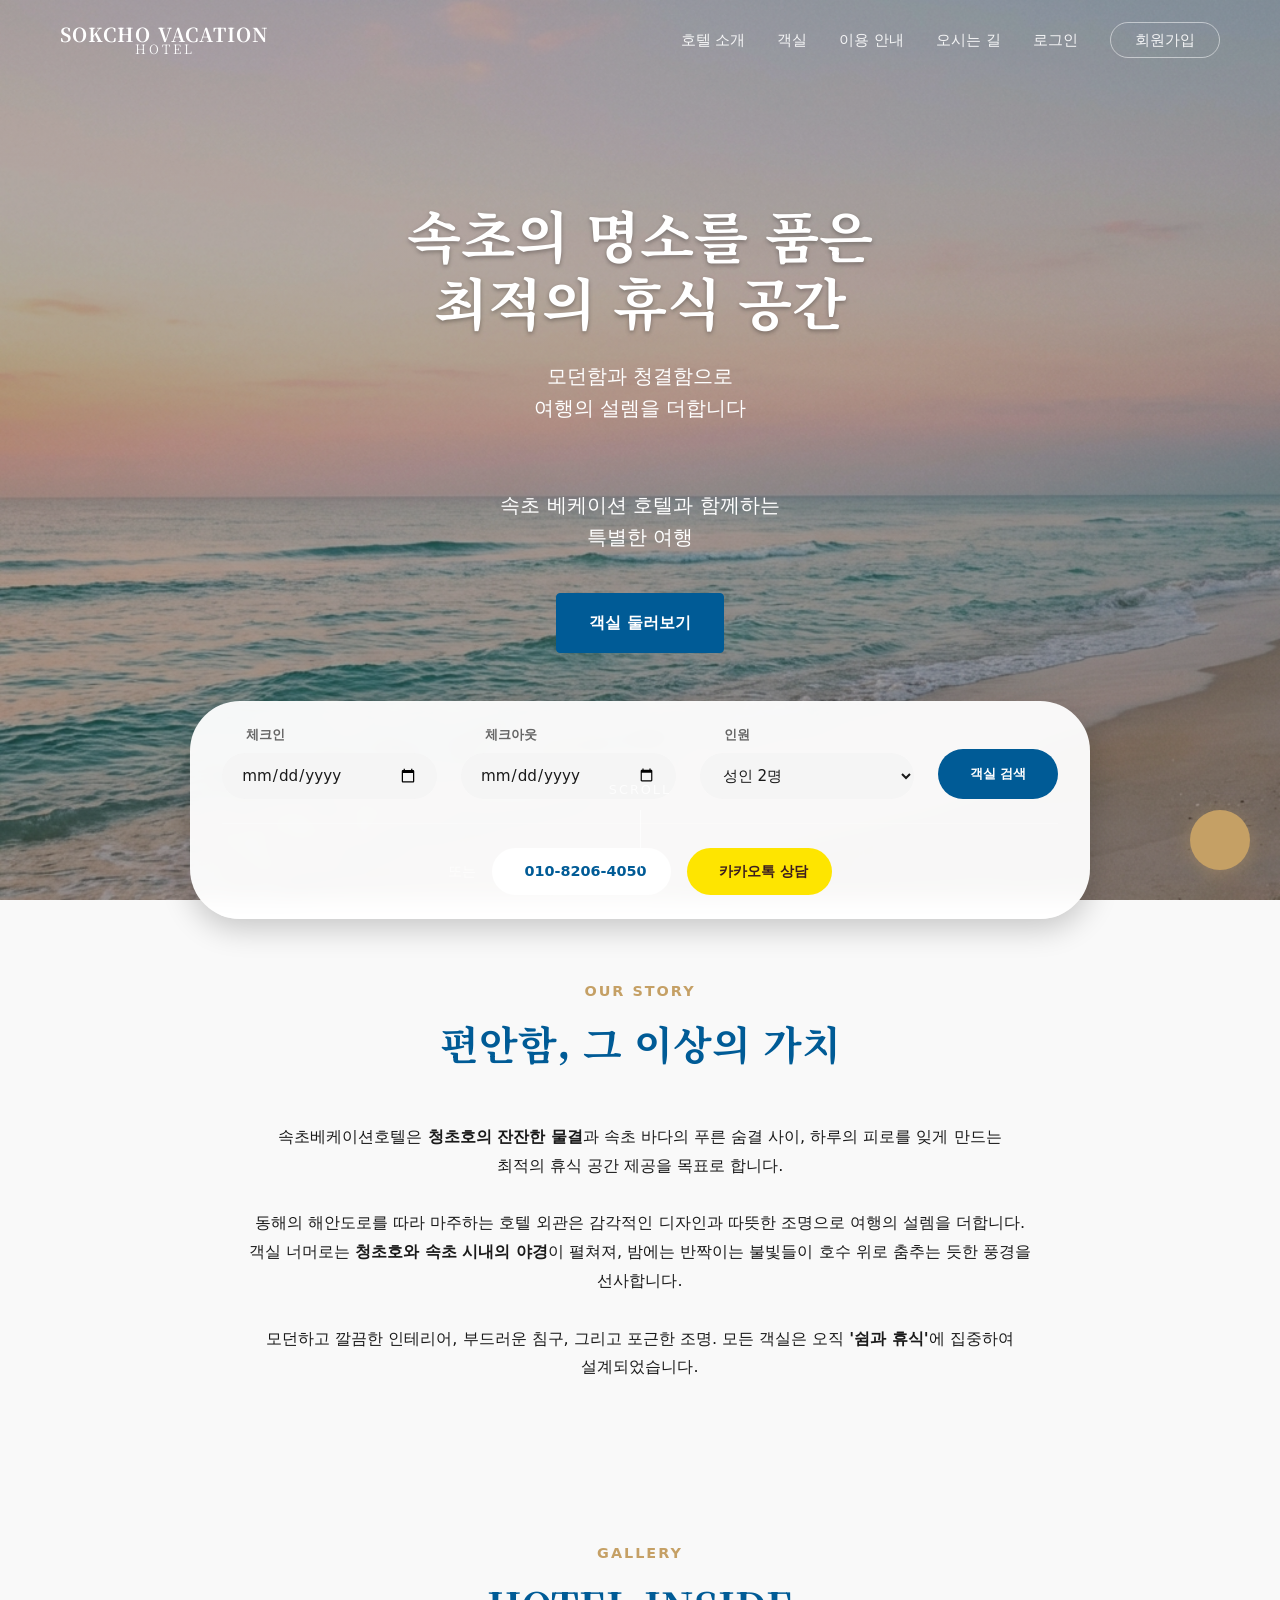
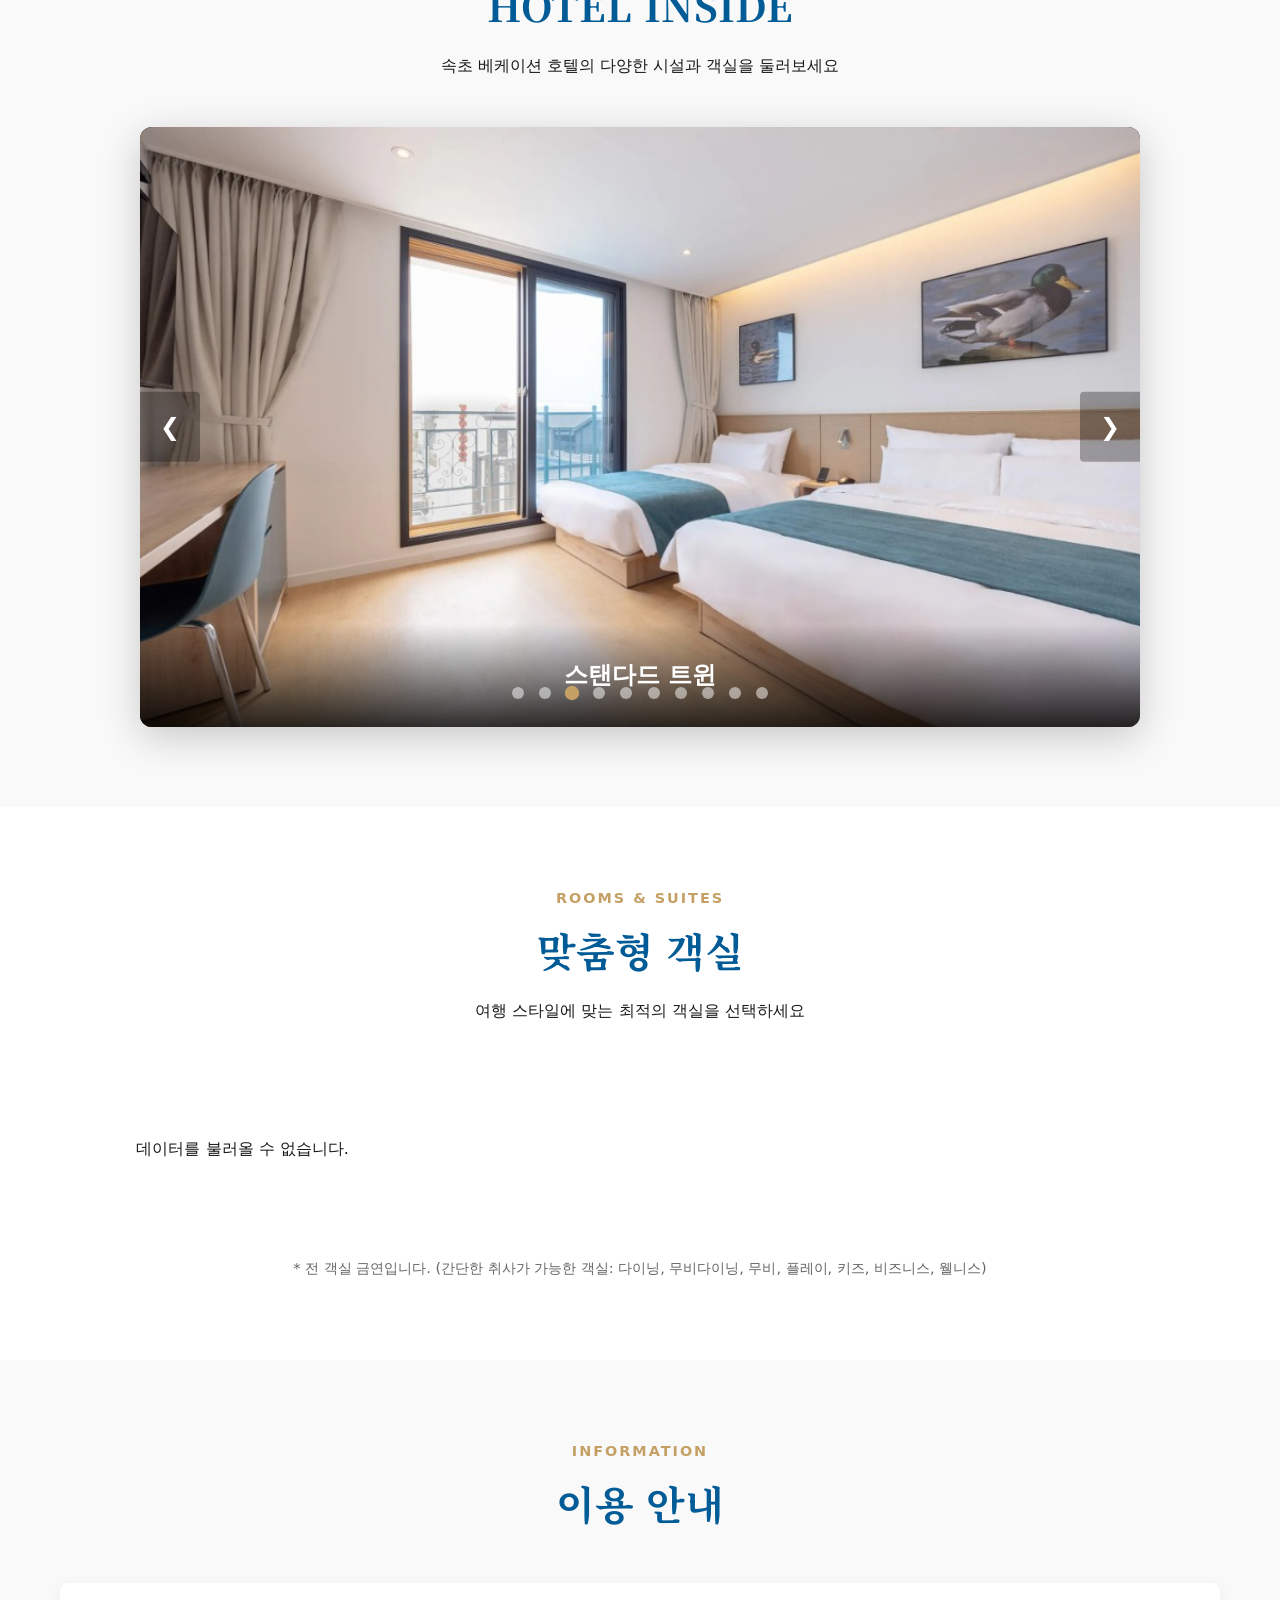
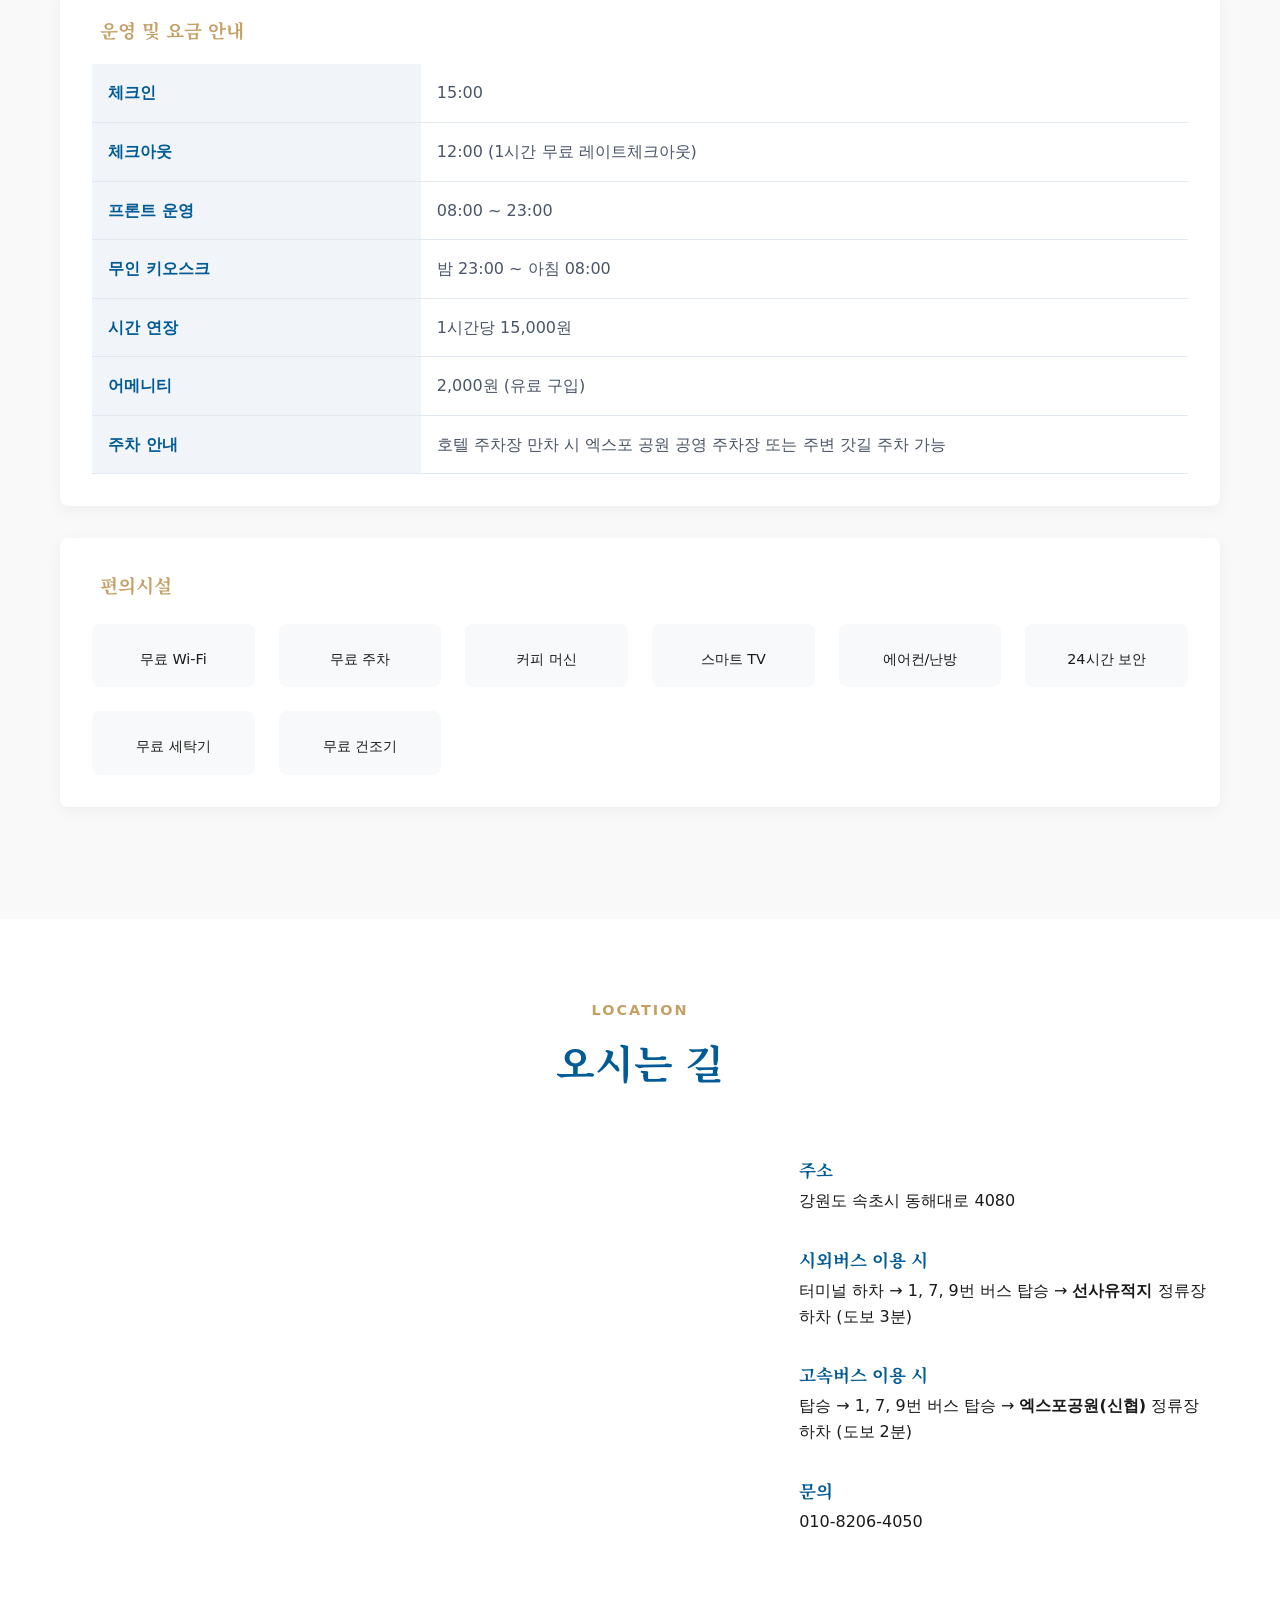
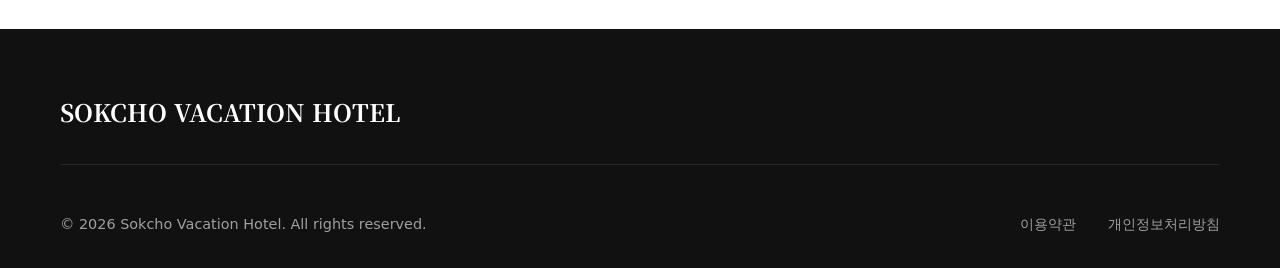
==== commit 192ecd1f: "Fix: Admin Booking List & Banner Popup UI" ====
--- a/index.html
+++ b/index.html
@@ -40,10 +40,24 @@
 </head>
 
 <body>
-    <!-- Event Banner (Hidden by default, controlled by Site Config) -->
-    <div id="event-banner" style="display:none; text-align: center;">
-        <img id="event-banner-img" src="" alt="Event Banner"
-            style="max-width: 100%; height: auto; display: block; margin: 0 auto;">
+    <!-- Event Popup Modal -->
+    <div id="event-popup" class="modal-overlay" style="display: none; z-index: 99999;">
+        <div class="modal-content" style="max-width: 400px; text-align: center; padding: 0;">
+            <div style="position: relative;">
+                <img id="event-popup-img" src="" alt="Event"
+                    style="width: 100%; display: block; border-radius: 8px 8px 0 0;">
+                <button onclick="closeEventPopup()"
+                    style="position: absolute; top: 10px; right: 10px; background: rgba(0,0,0,0.5); color: white; border: none; border-radius: 50%; width: 30px; height: 30px; cursor: pointer;">&times;</button>
+            </div>
+            <div
+                style="padding: 10px; background: white; border-radius: 0 0 8px 8px; display: flex; justify-content: space-between; align-items: center;">
+                <label style="font-size: 0.9rem; cursor: pointer;">
+                    <input type="checkbox" id="dont-show-today"> 오늘 하루 보지 않기
+                </label>
+                <button onclick="closeEventPopup()"
+                    style="border: none; background: none; font-weight: bold; cursor: pointer;">닫기</button>
+            </div>
+        </div>
     </div>
 
     <!-- Navbar -->
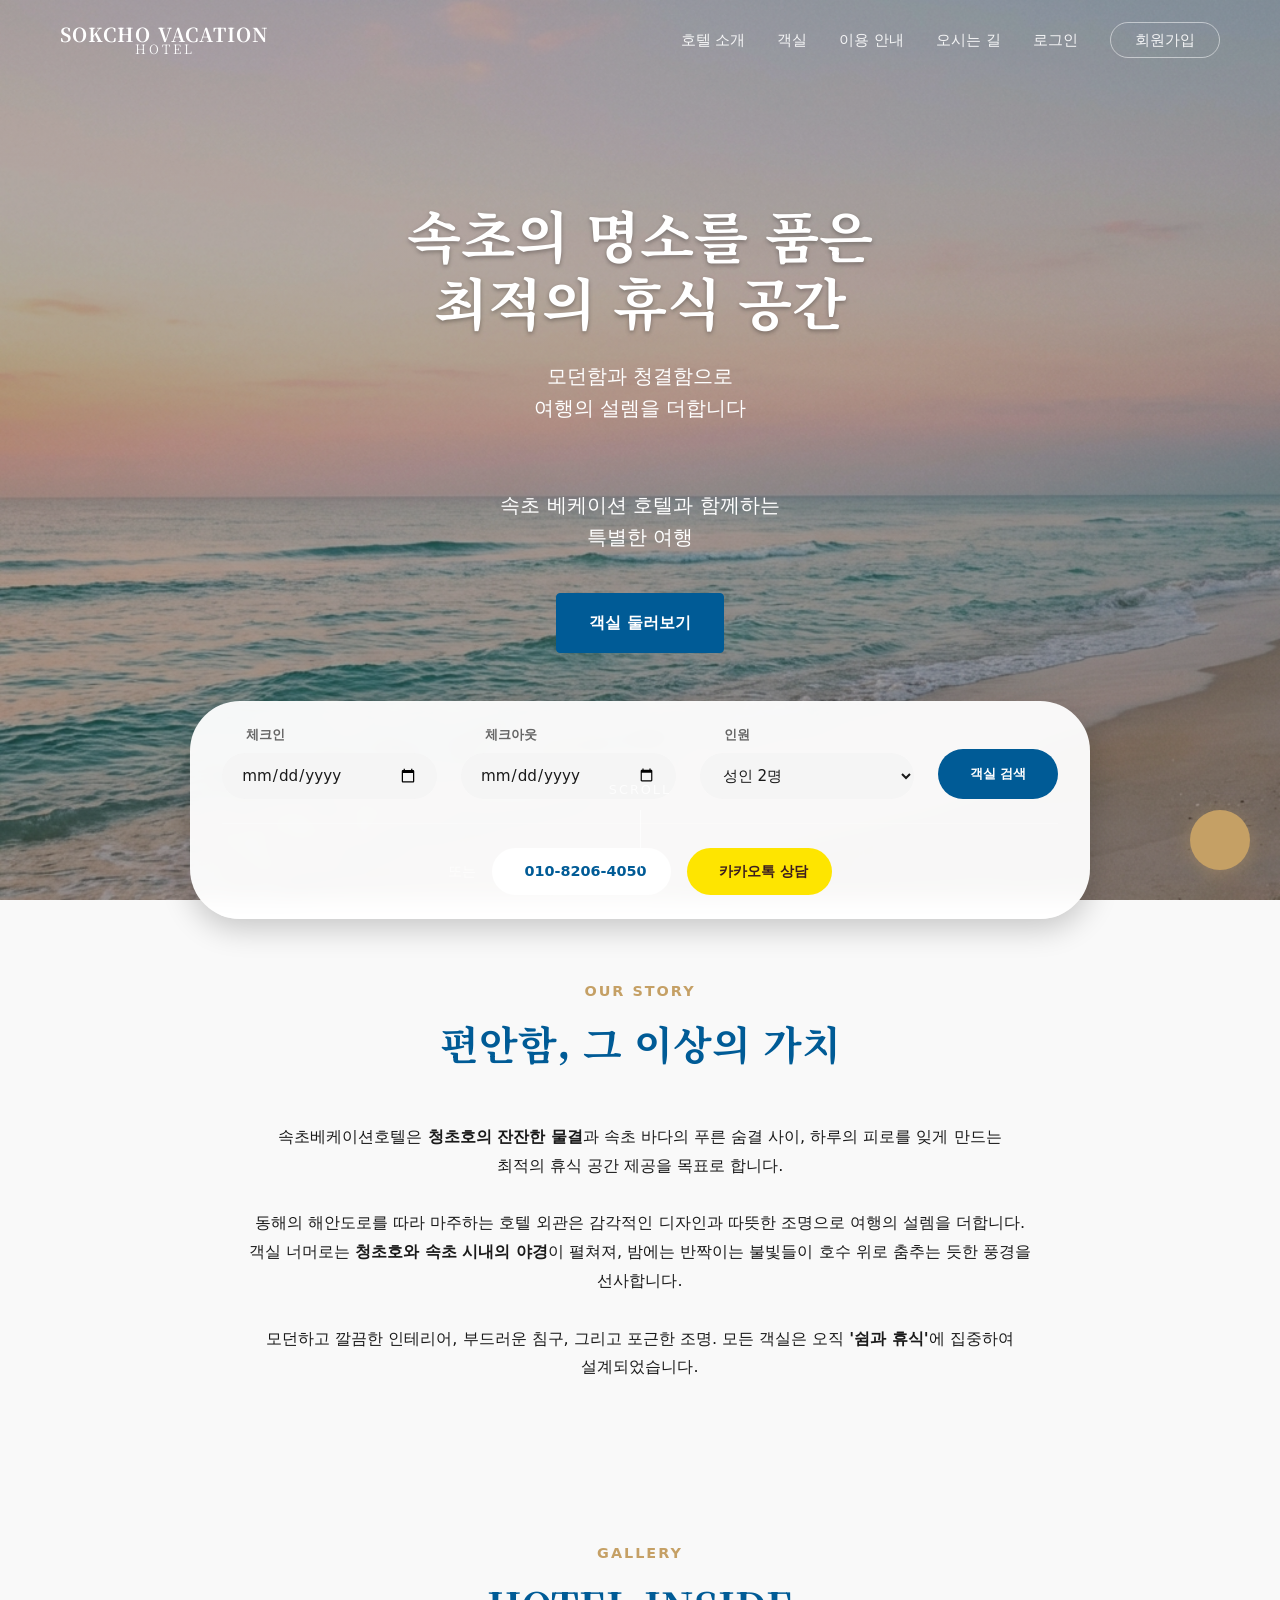
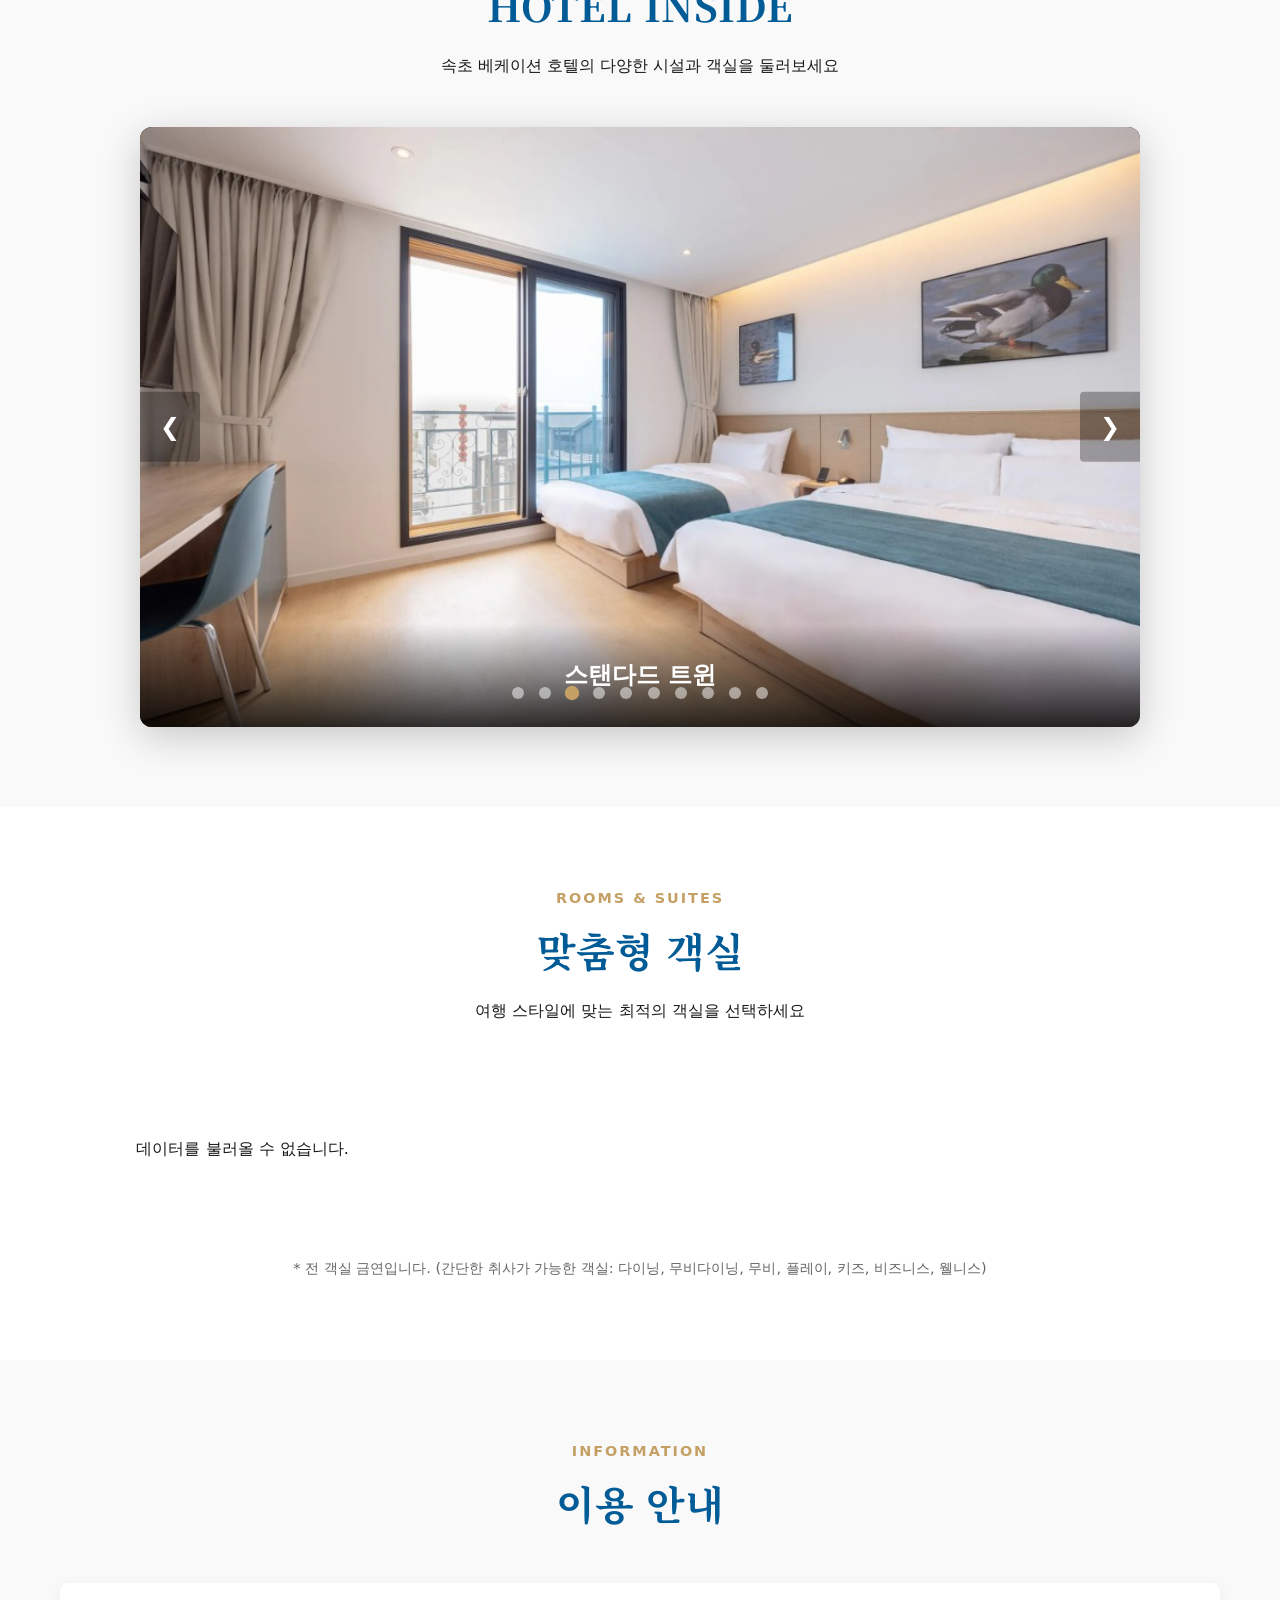
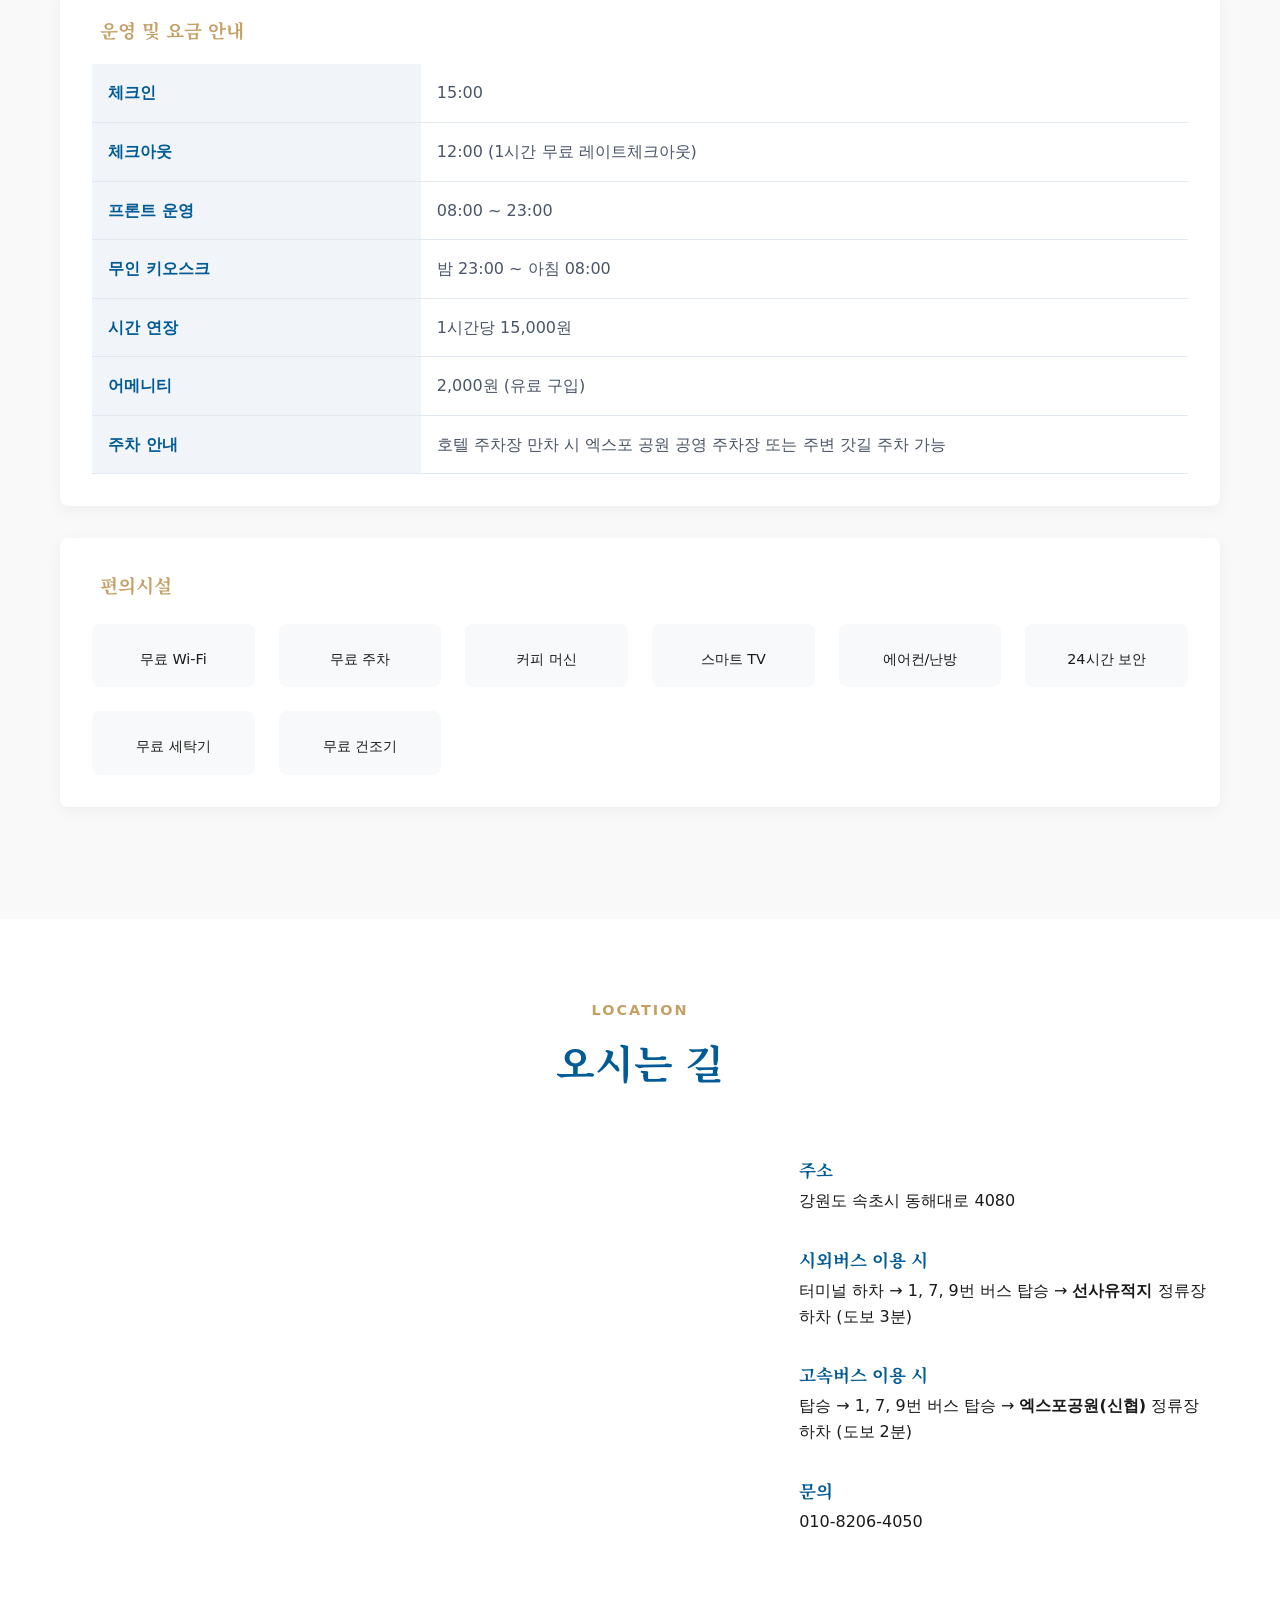
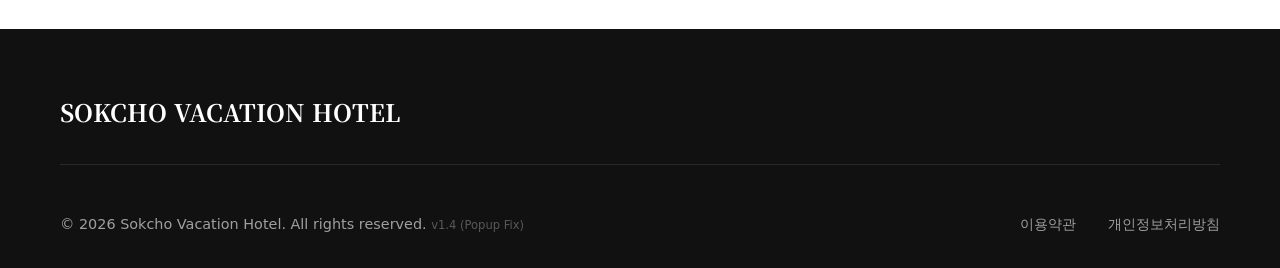
==== commit 9f360712: "Chore: Add version number v1.4 to footer for deployment verification" ====
--- a/index.html
+++ b/index.html
@@ -36,7 +36,7 @@
     <script src="https://cdn.jsdelivr.net/npm/@supabase/supabase-js@2"></script>
     <script src="api/supabase.js"></script>
 
-    <link rel="stylesheet" href="style.css?v=1.2">
+    <link rel="stylesheet" href="style.css?v=1.3">
 </head>
 
 <body>
@@ -585,7 +585,8 @@
                 </div>
             </div>
             <div class="footer-bottom">
-                <p>&copy; 2026 Sokcho Vacation Hotel. All rights reserved.</p>
+                <p>&copy; 2026 Sokcho Vacation Hotel. All rights reserved. <span
+                        style="opacity:0.5; font-size:0.8em;">v1.4 (Popup Fix)</span></p>
                 <ul class="footer-links">
                     <li><a href="#">이용약관</a></li>
                     <li><a href="#">개인정보처리방침</a></li>
@@ -599,7 +600,7 @@
         <i data-lucide="calendar-check"></i>
     </a>
 
-    <script src="app.js"></script>
+    <script src="app.js?v=1.3"></script>
     <script>
         // Lucide Icons 초기화
         lucide.createIcons();
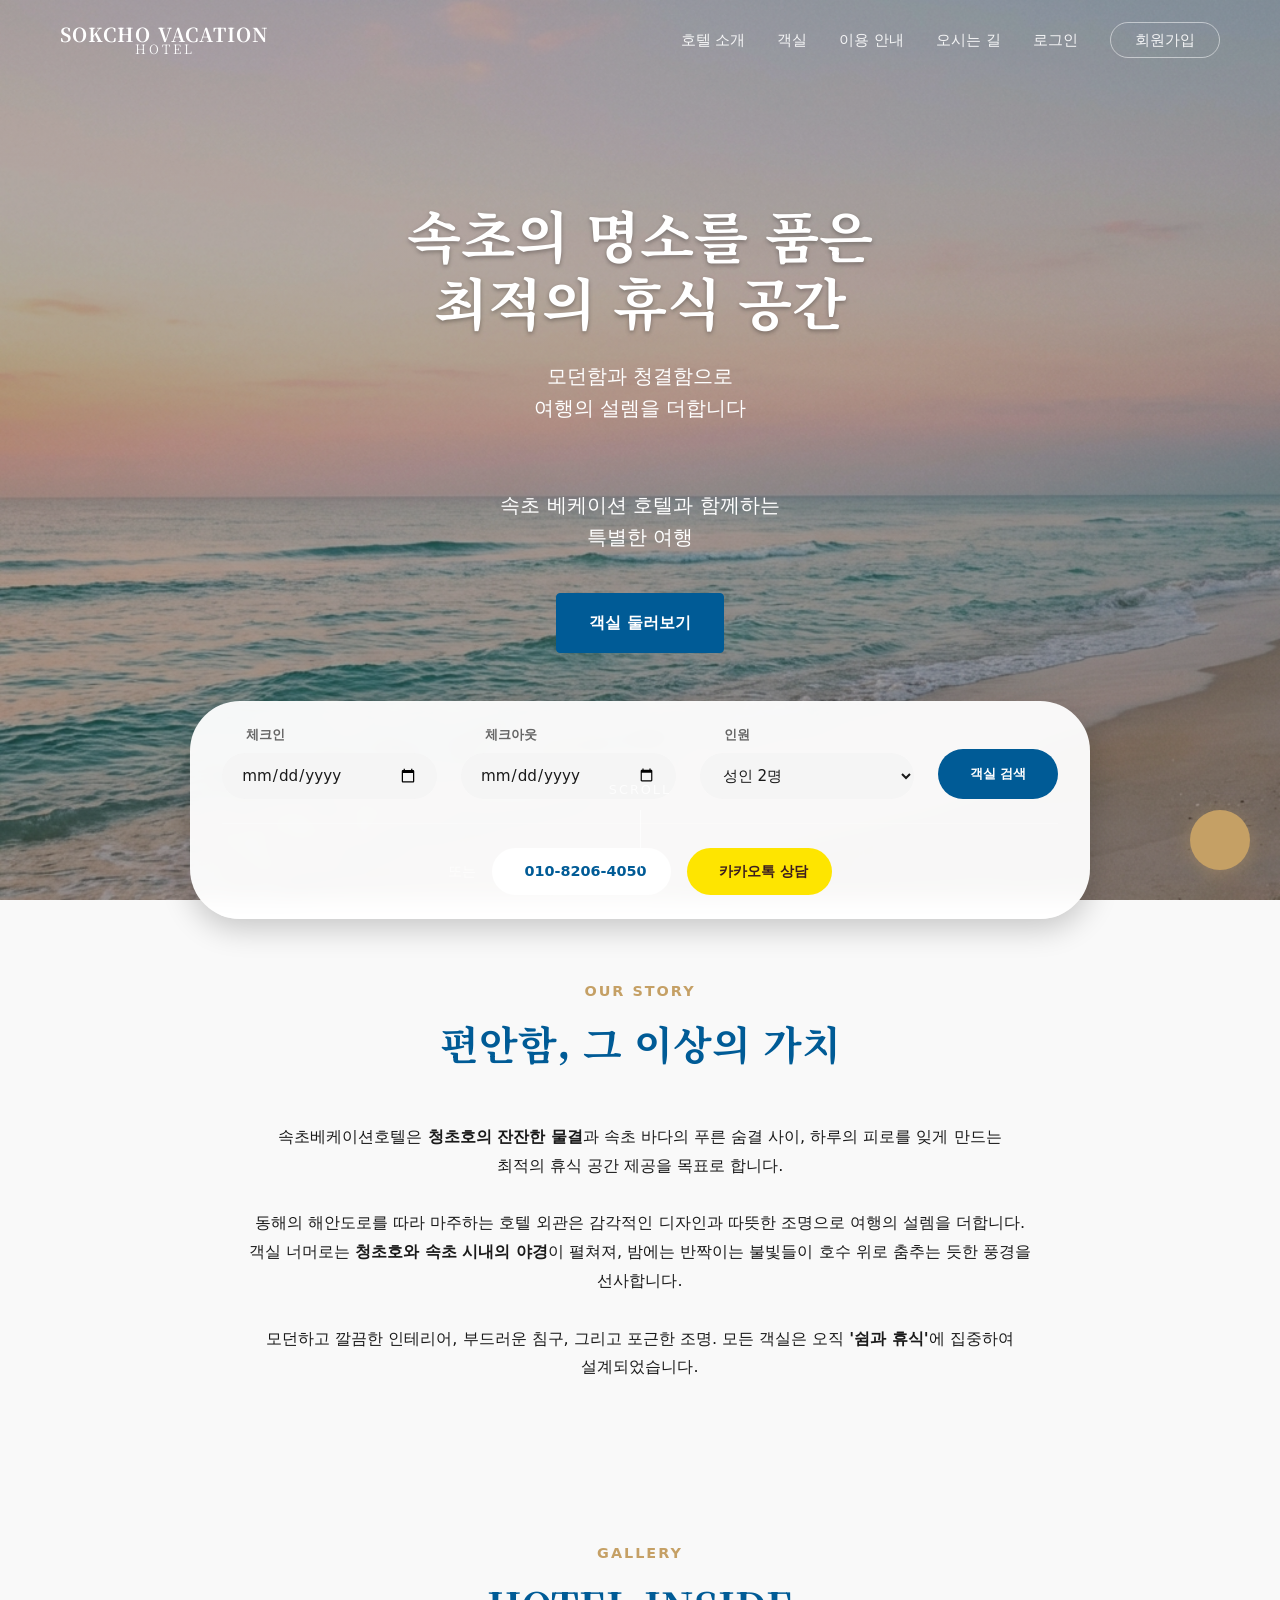
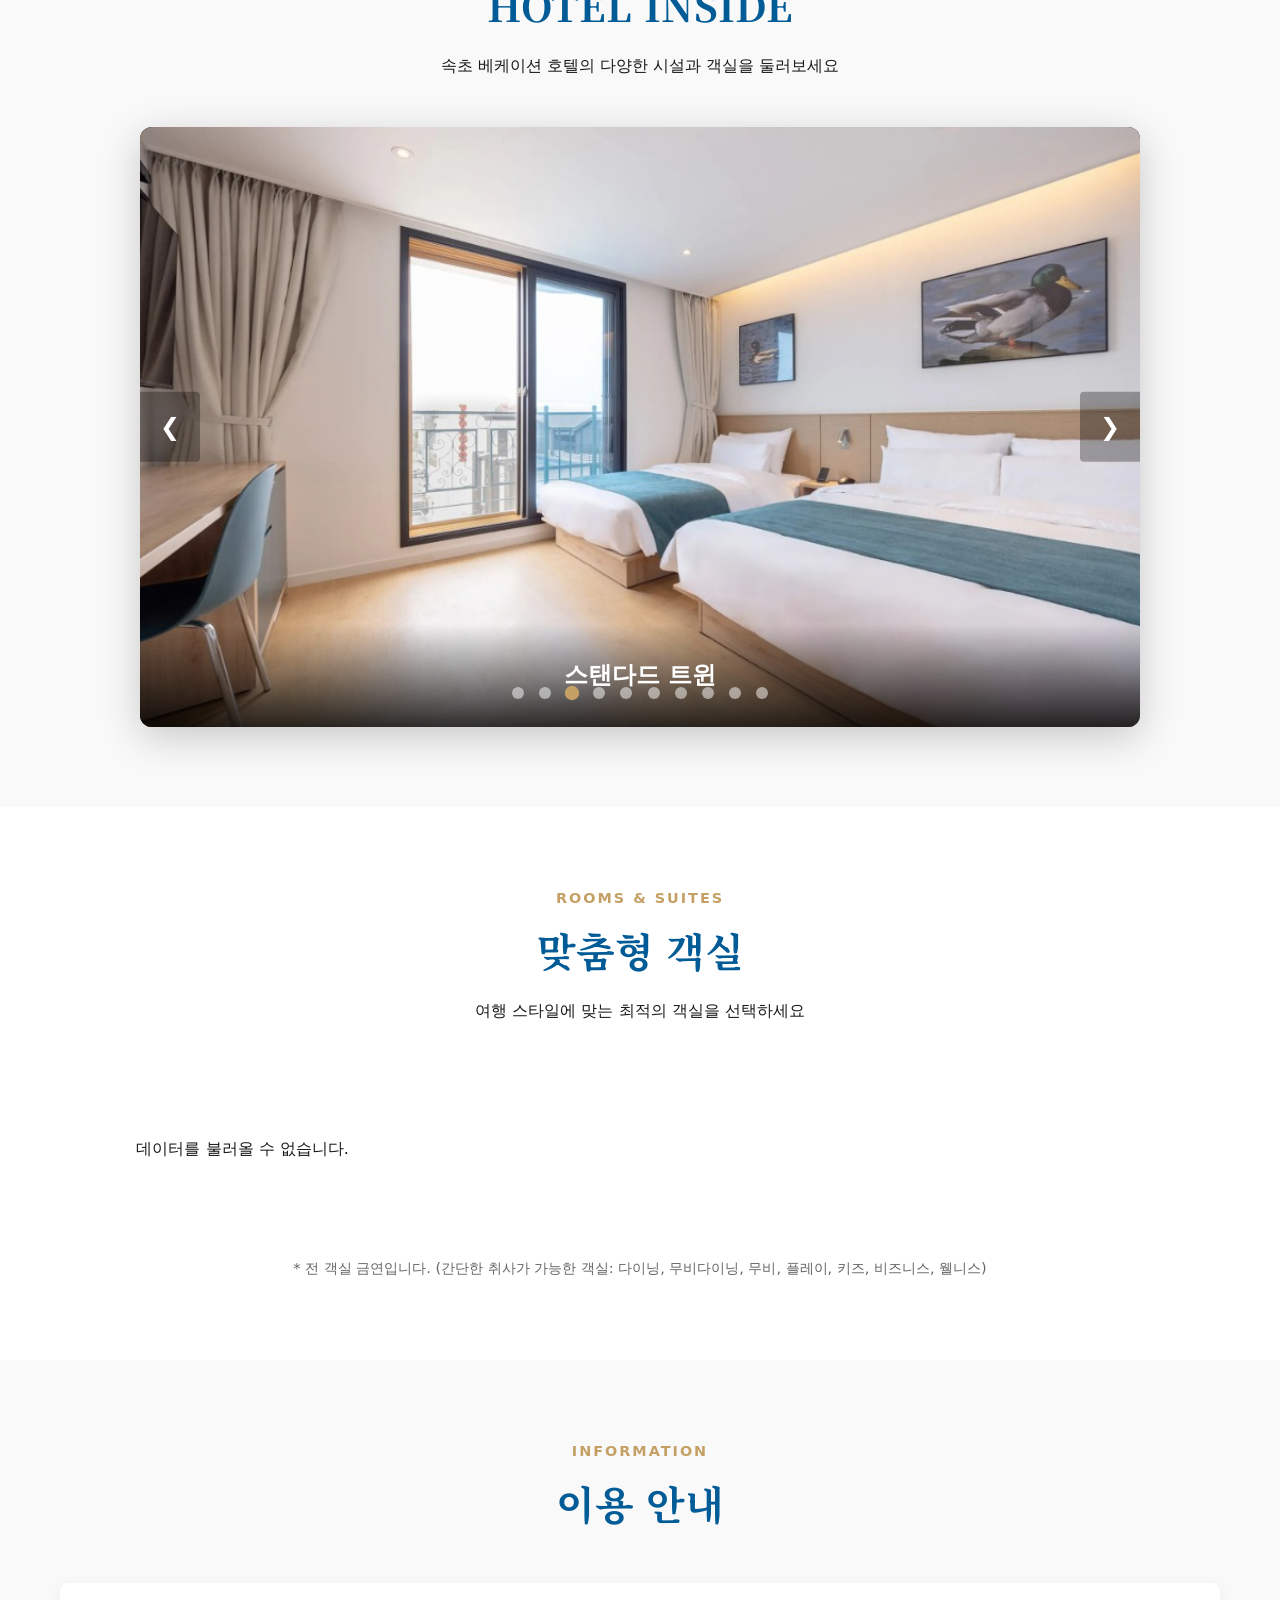
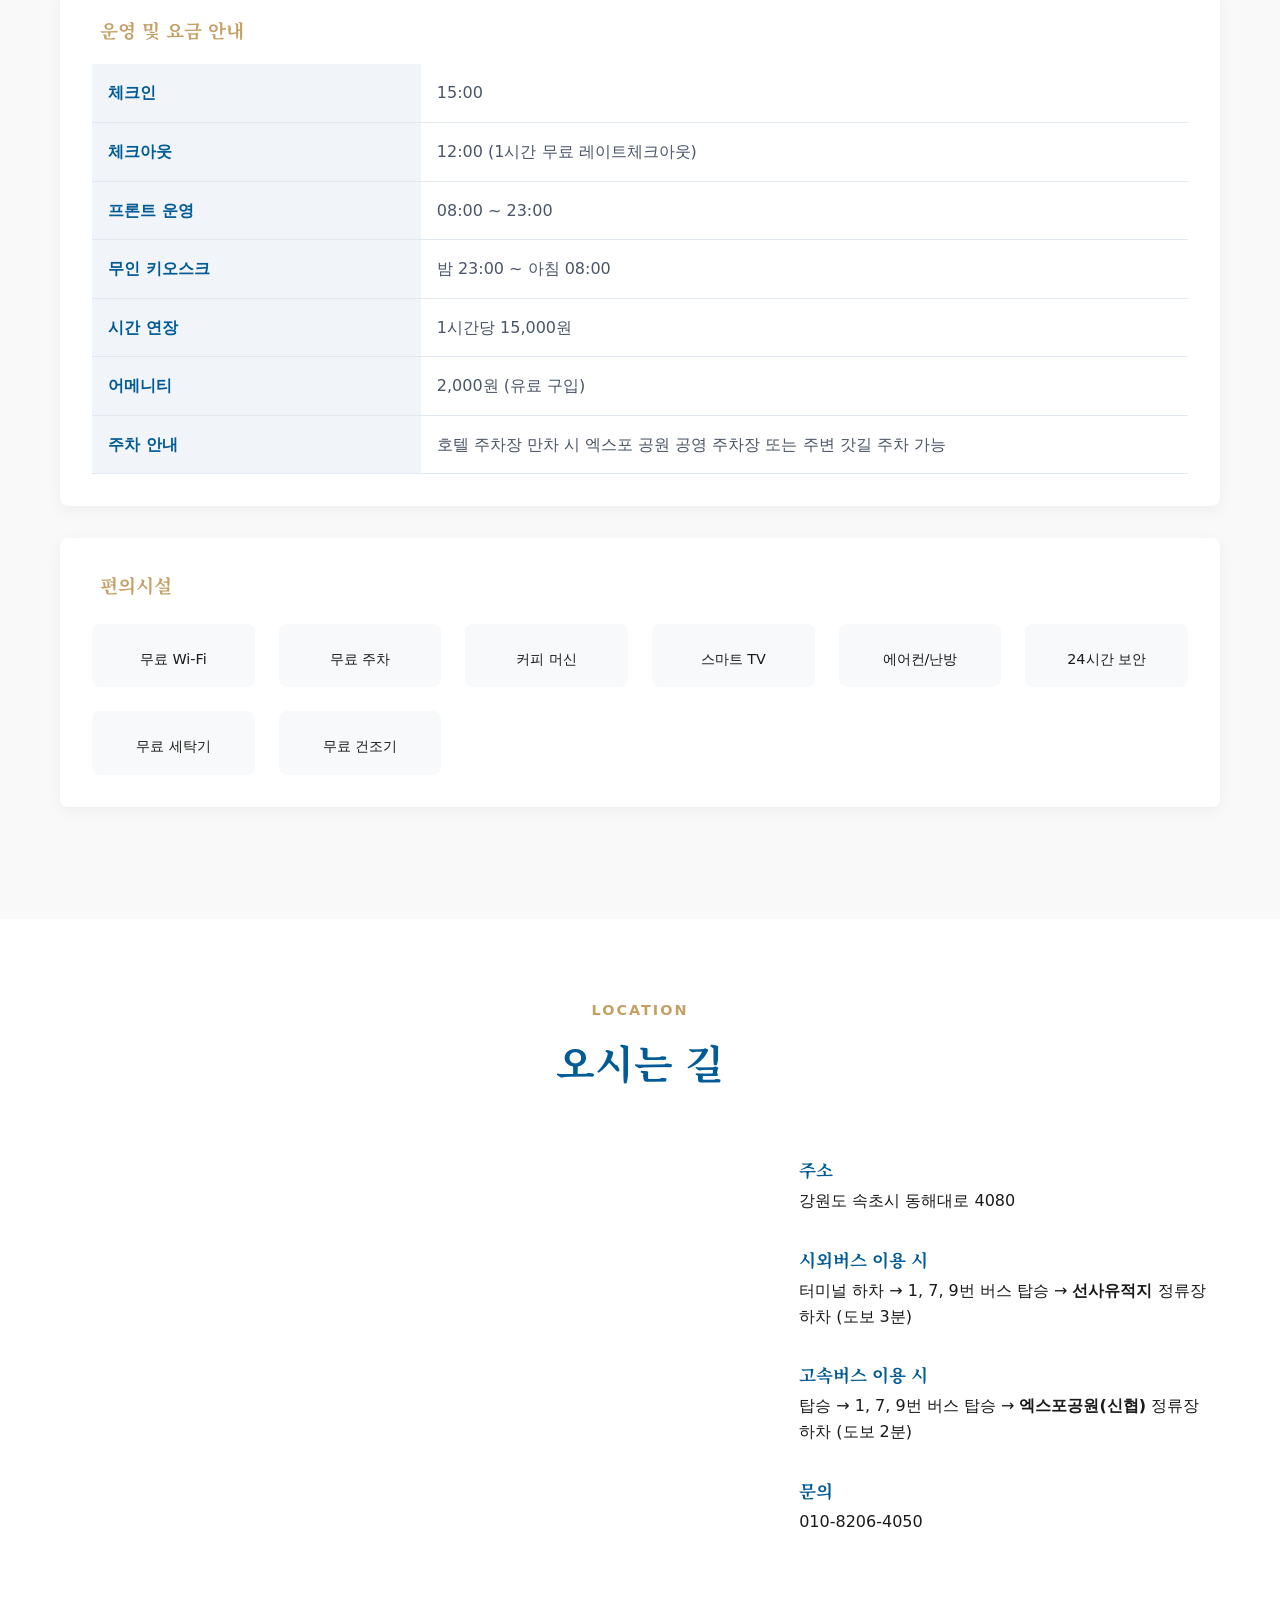
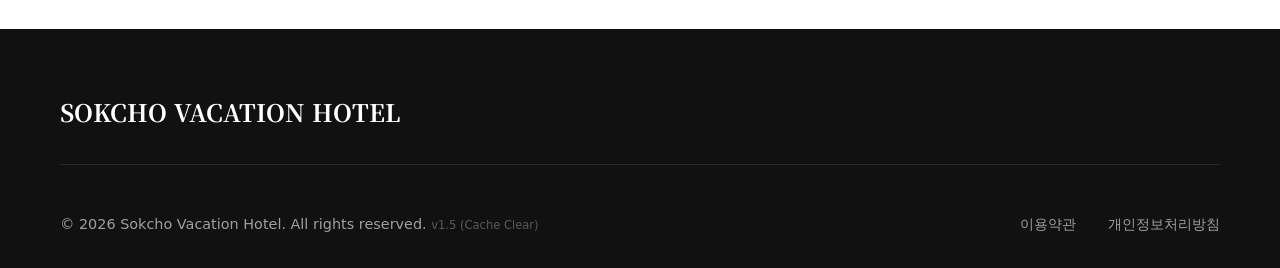
==== commit c47f8db3: "Fix: Add aggressive cache-control meta tags & bump version to v1.5" ====
--- a/index.html
+++ b/index.html
@@ -4,6 +4,9 @@
 <head>
     <meta charset="UTF-8">
     <meta name="viewport" content="width=device-width, initial-scale=1.0">
+    <meta http-equiv="Cache-Control" content="no-cache, no-store, must-revalidate">
+    <meta http-equiv="Pragma" content="no-cache">
+    <meta http-equiv="Expires" content="0">
     <meta name="description" content="속초 베케이션 호텔 - 청초호와 엑스포공원의 아름다운 전망, 모던함과 청결함을 갖춘 최적의 휴식 공간.">
     <meta name="keywords" content="속초 호텔, 속초 숙박, 청초호 호텔, 속초 베케이션, 속초 여행, 강원도 호텔">
     <title>속초 베케이션 호텔 | 최적의 휴식 공간</title>
@@ -586,7 +589,7 @@
             </div>
             <div class="footer-bottom">
                 <p>&copy; 2026 Sokcho Vacation Hotel. All rights reserved. <span
-                        style="opacity:0.5; font-size:0.8em;">v1.4 (Popup Fix)</span></p>
+                        style="opacity:0.5; font-size:0.8em;">v1.5 (Cache Clear)</span></p>
                 <ul class="footer-links">
                     <li><a href="#">이용약관</a></li>
                     <li><a href="#">개인정보처리방침</a></li>
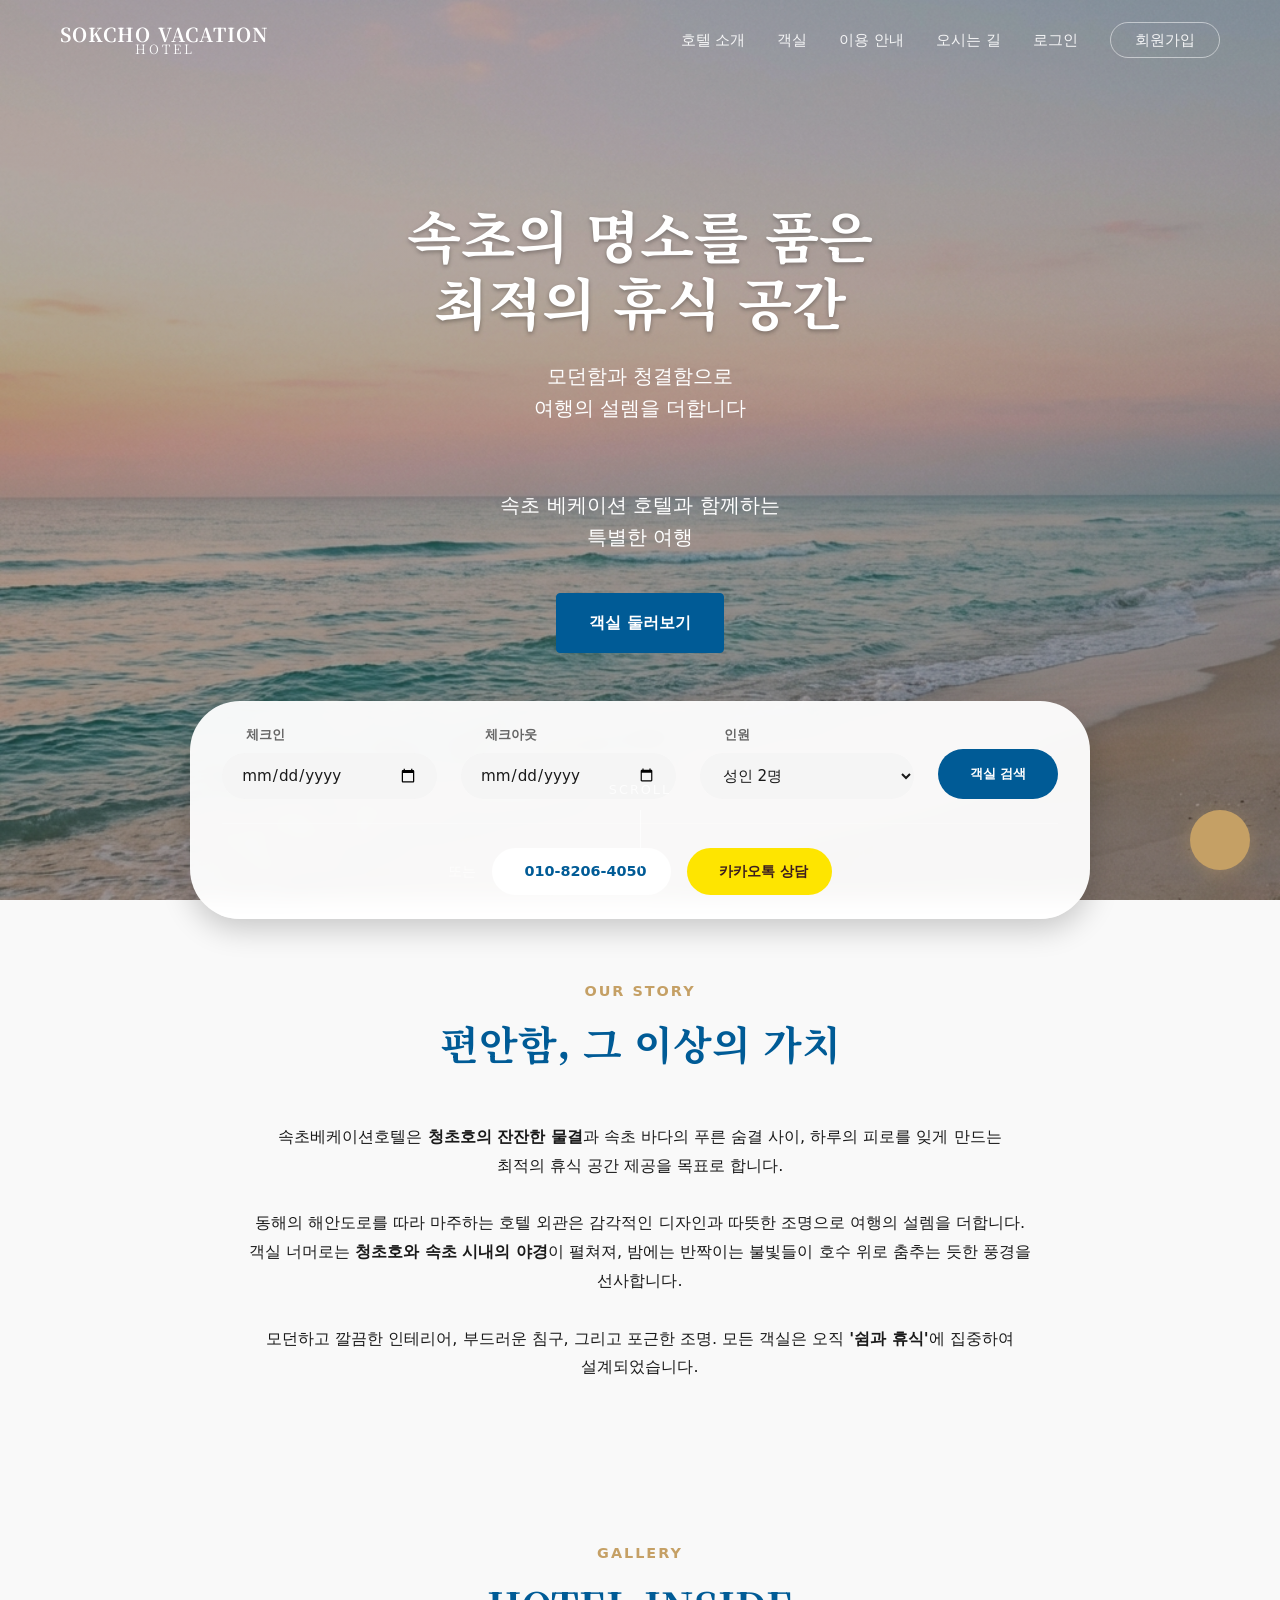
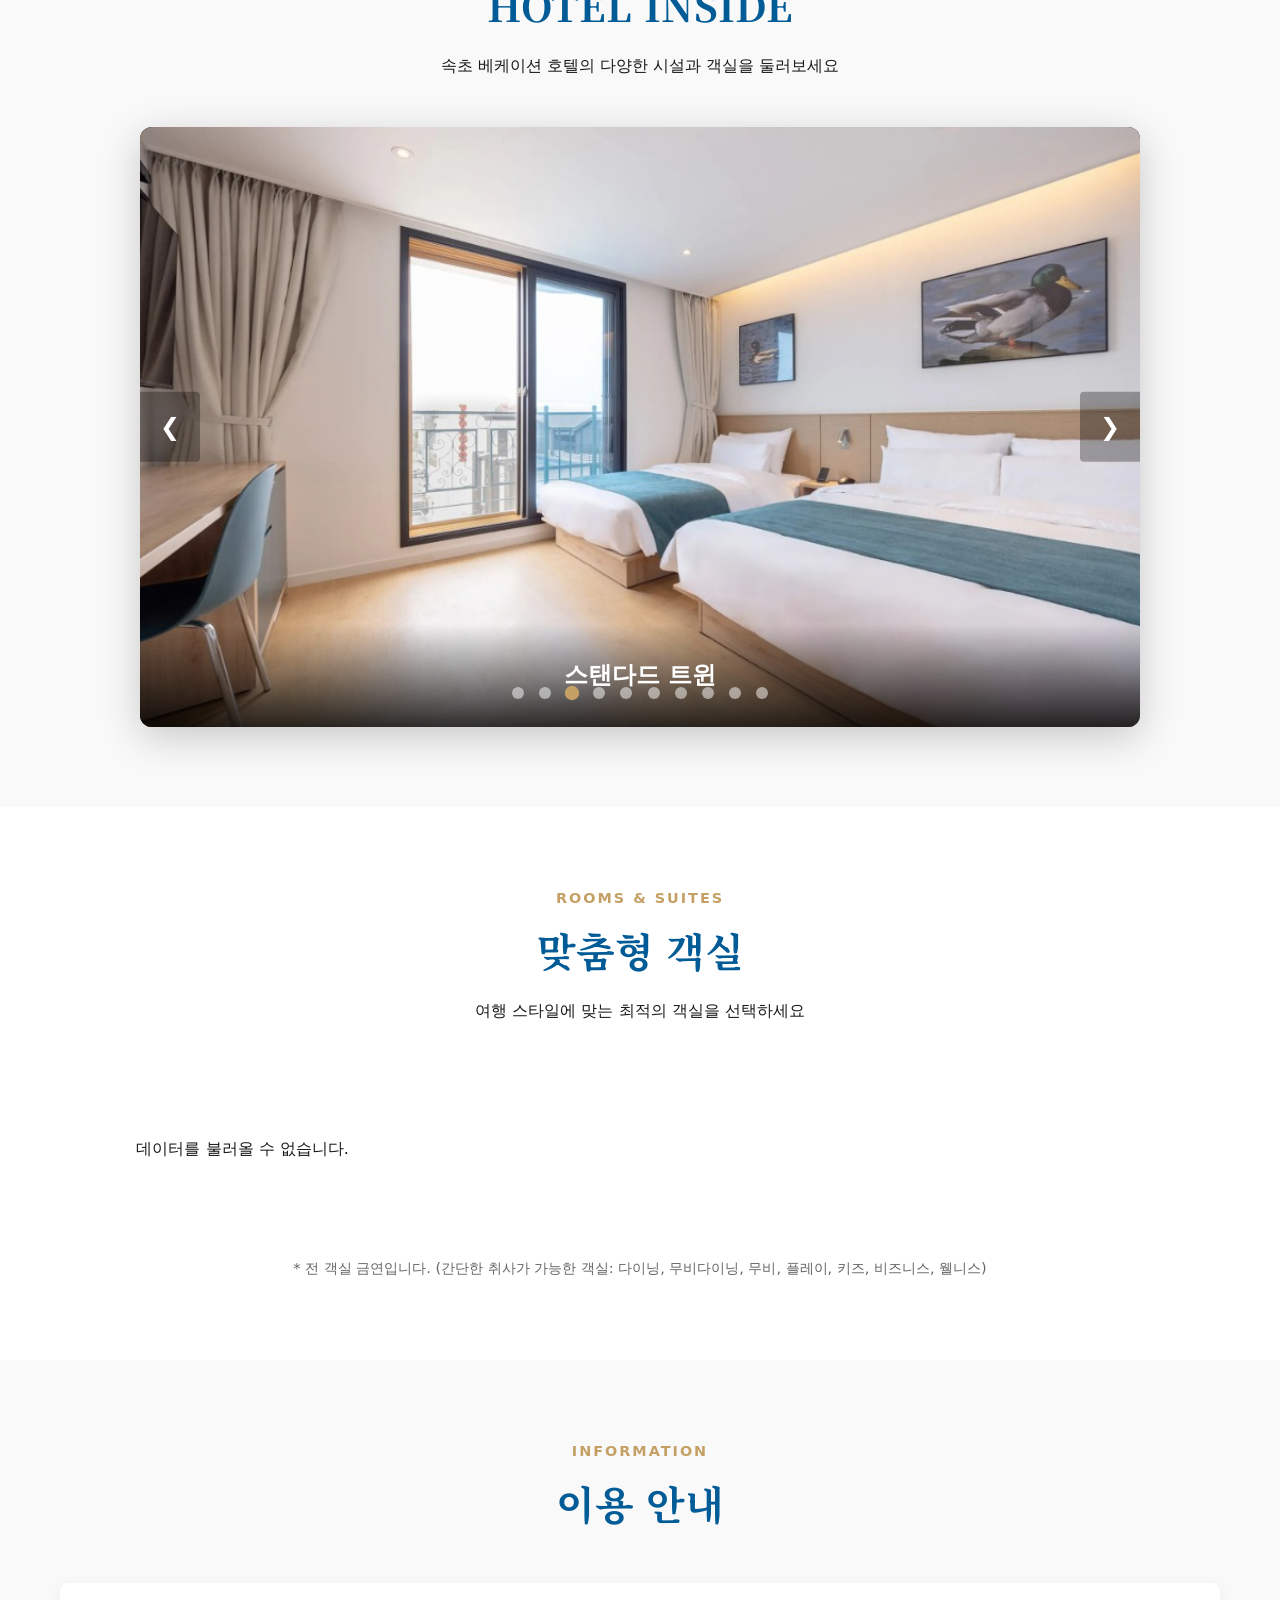
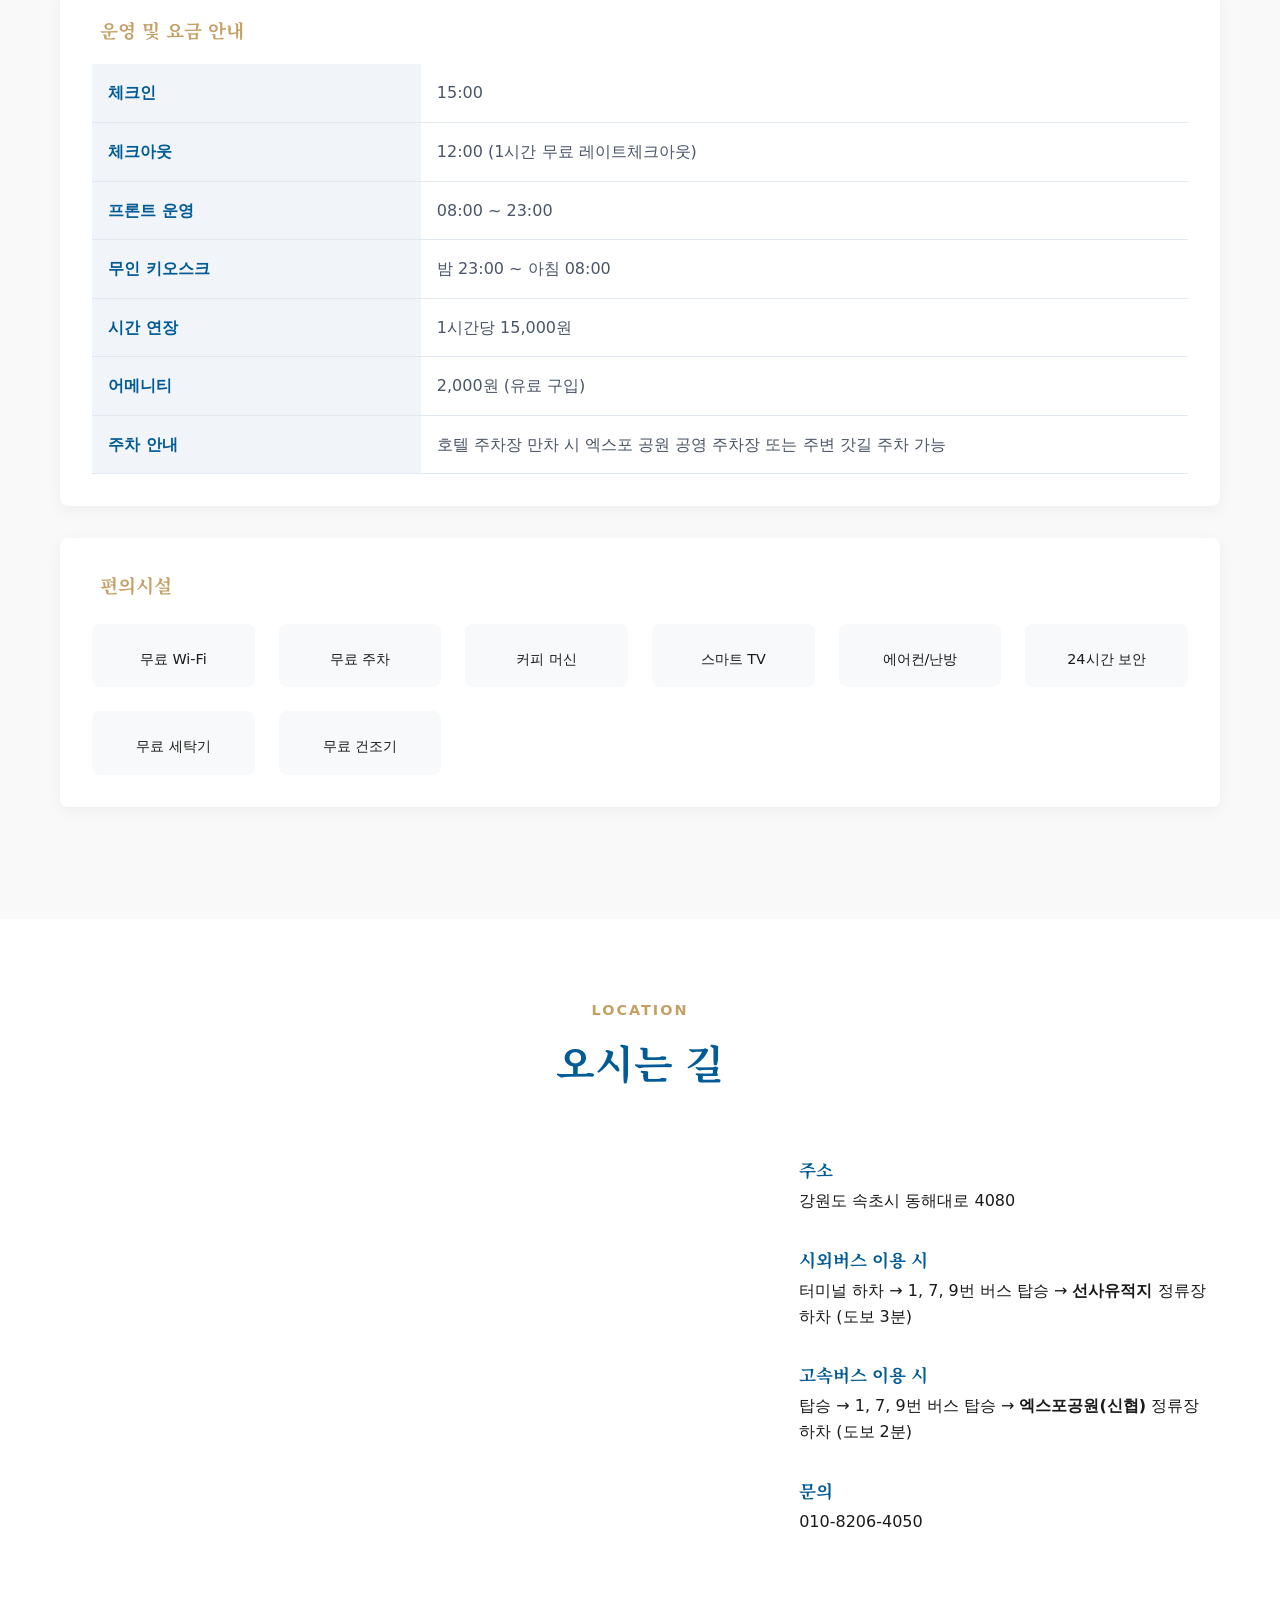
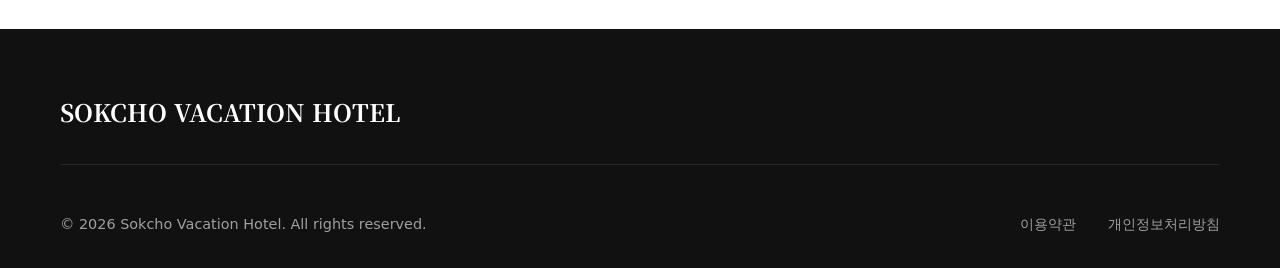
==== commit 268af3e2: "Chore: Remove debug version text from footer" ====
--- a/index.html
+++ b/index.html
@@ -588,8 +588,7 @@
                 </div>
             </div>
             <div class="footer-bottom">
-                <p>&copy; 2026 Sokcho Vacation Hotel. All rights reserved. <span
-                        style="opacity:0.5; font-size:0.8em;">v1.5 (Cache Clear)</span></p>
+                <p>&copy; 2026 Sokcho Vacation Hotel. All rights reserved.</p>
                 <ul class="footer-links">
                     <li><a href="#">이용약관</a></li>
                     <li><a href="#">개인정보처리방침</a></li>
